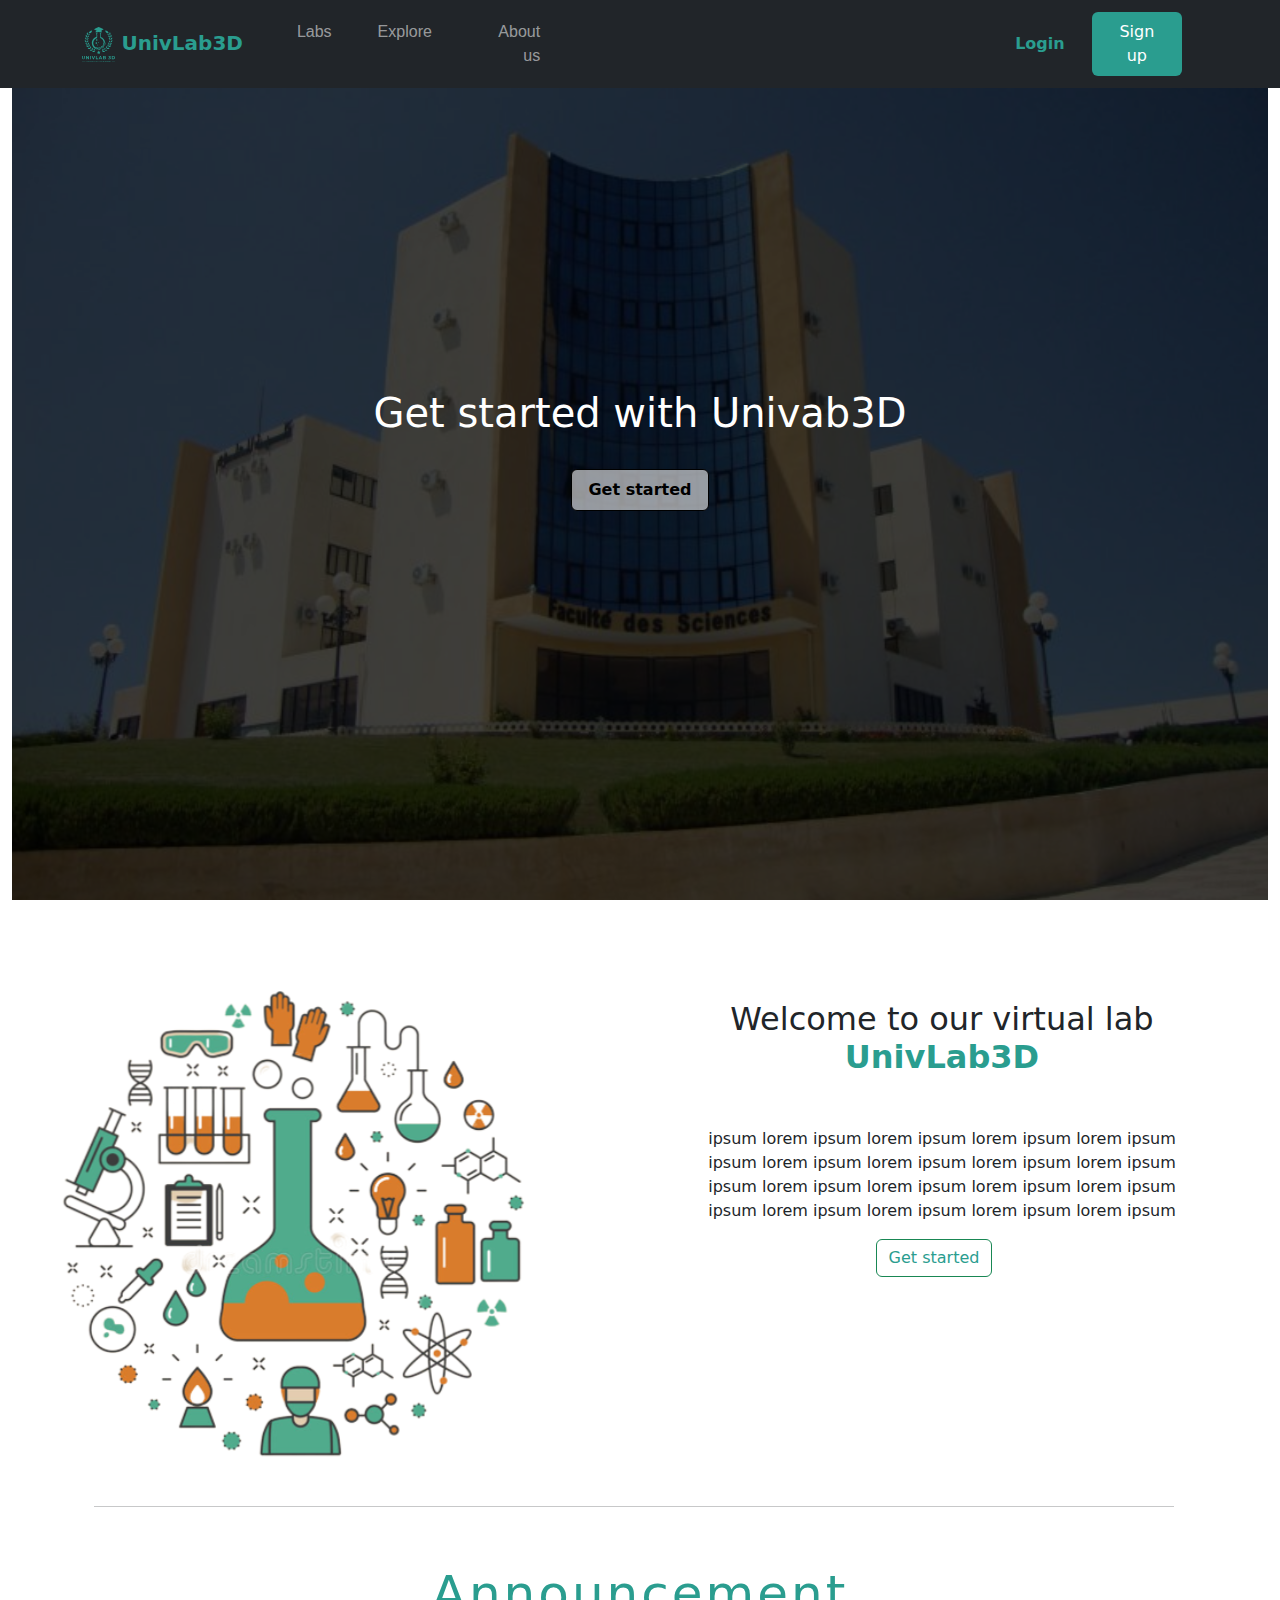
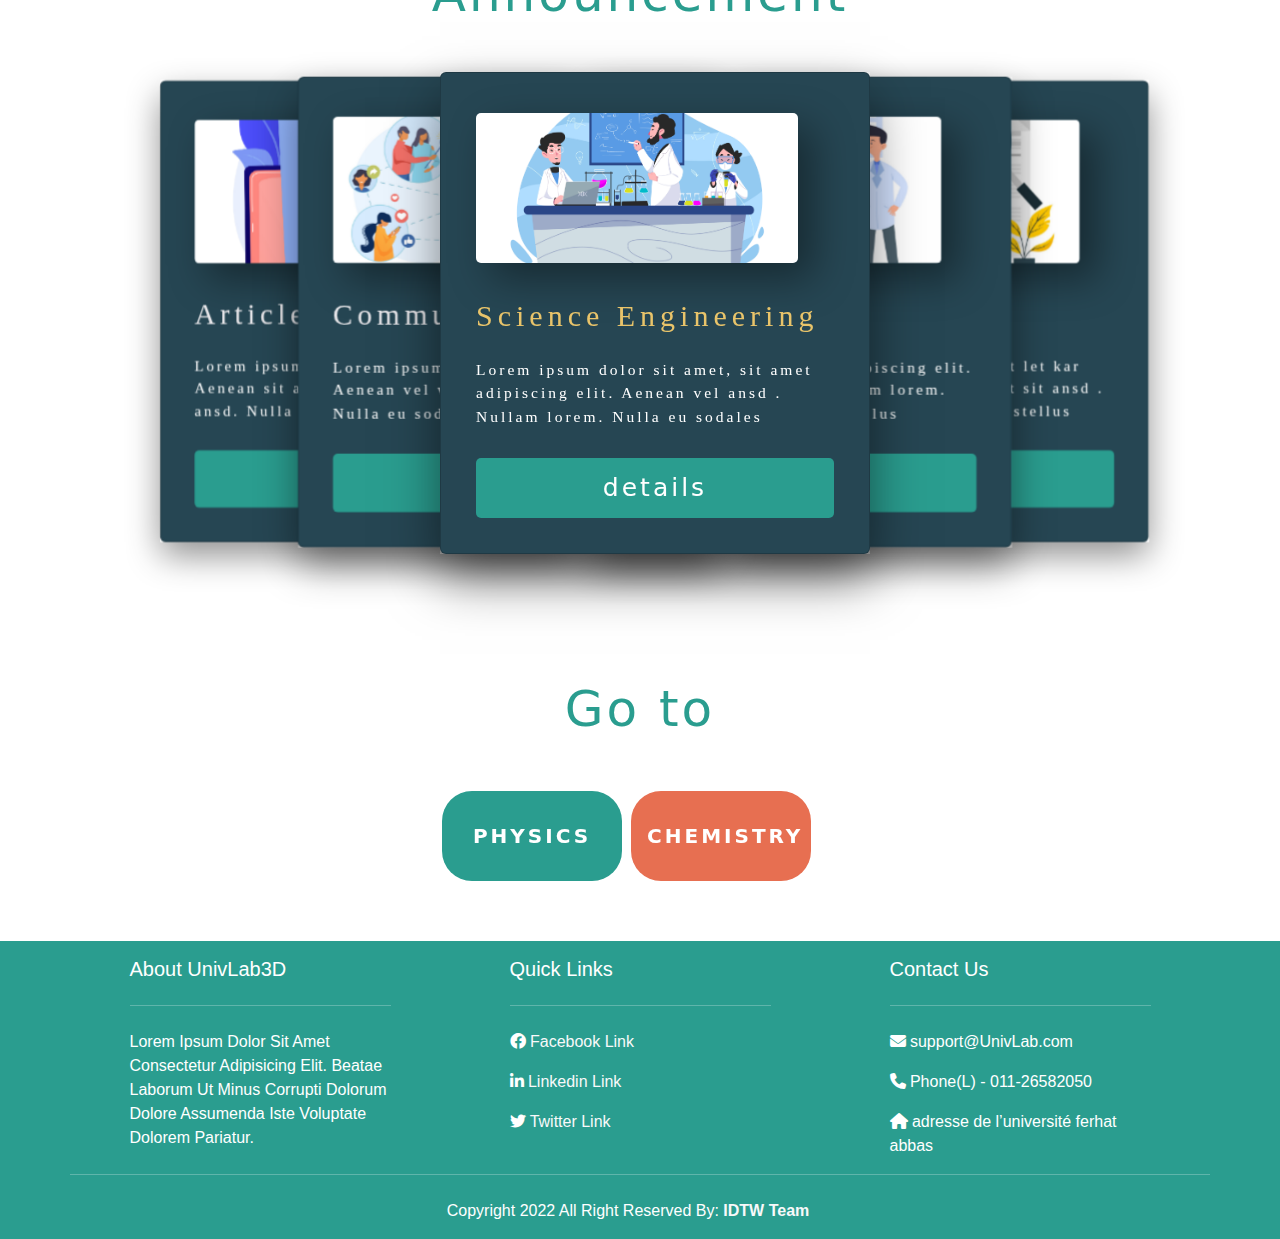
==== index.html @ 5092f623 "commit" ====
<!DOCTYPE html>
<html lang="en">
<head>
  <meta charset="UTF-8">
  <meta http-equiv="X-UA-Compatible" content="IE=edge">
  <meta name="viewport" content="width=device-width, initial-scale=1.0">
  <title>Document</title>
  <link rel="stylesheet" href="style.css" />
    <link
      rel="stylesheet"
      href="assets/images/fontawesome-free-6.2.0-web/css/all.css"
    />
    
    <!-- bootstrap css -->
        <link rel="stylesheet" href="https://cdn.jsdelivr.net/npm/bootstrap@5.2.2/dist/css/bootstrap.min.css">
        
        <!-- Fonts -->
        <link href="https://fonts.googleapis.com/css2?family=Poppins:wght@400;500;600&display=swap">
    <link
      href="https://cdn.jsdelivr.net/npm/bootstrap@5.2.2/dist/css/bootstrap.min.css"
      rel="stylesheet"
      integrity="sha384-Zenh87qX5JnK2Jl0vWa8Ck2rdkQ2Bzep5IDxbcnCeuOxjzrPF/et3URy9Bv1WTRi"
      crossorigin="anonymous"
    />
</head>
<body>

<!-- Navbar -->

  <nav class="navbar navbar-expand-lg navbar-dark bg-dark text-white fixed-top" id="main-nav">
    <!-- Container wrapper -->
     <div class="container">
            <!-- Navbar brand -->
            
            <a class="navbar-brand" id="brand" href="#"><img
             src="assets/images/univlab logo 2.svg"
             height="35"
             alt="MDB Logo"
             loading="lazy"
           /> <b> UnivLab3D</b></a>
            
  
               <!-- Toggle button -->
            <button
             class="navbar-toggler"
             type="button"
             data-bs-toggle="collaps"
             data-bs-target="#btn"
            >
            <i class="bx bx-menu"></i>
            </button>
  
               <!-- Collapsible wrapper -->
            <div class="collapse navbar-collapse" id="navbarTogglerDemo01">
               <!-- Left links -->
                 <ul class="navbar-nav me-auto mb-2 mb-lg-0">
                    <li class="nav-item">
                       <a class="nav-link" href="#labs" >Labs</a>
                     </li>
                    <li class="nav-item">
                       <a class="nav-link" href="#">Explore</a>
                     </li>
                    <li class="nav-item">
                       <a class="nav-link" href="#footer">About us</a>
                    </li>
                   </ul>
                      <!-- Left links -->
                     
                    <div class="d-flex align-items-center">
                        <button type="button" class="btn  px-3 me-2" id="btn3">
                             <b>Login</b>
                         </button>
                        <button type="button" id="btn1" class="btn btn-primary me-3">
                            Sign up 
                         </button>
  
                    </div>
                  </div>
        <!-- Collapsible wrapper -->
    </div>
       <!-- Container wrapper -->
  </nav>
  <!-- Navbar -->
  <div class="container-fluid">
  <div class="firstP">
    <div class="layer">

      <div class="row h-100 d-flex flex-column justify-content-center align-items-center">
        <h1 class="text-center text-white">Get started with Univab3D</h1>
        <div class="text-center">
          <button type="button" id="btn5" class="btn btn-primary  mt-4">
            <a href="#secondP"> <b>Get started </b> </a>
         </button>
        </div>
        
      </div>
        
    </div>
</div>
</div>


  <!--  First Page -->



  <!-- Second Page -->
    
           




<!-- about UnivLab3D -->
<section class="container-xxl" id="secondP">
  <div class="about"id="About">
    <div  class="row">
        <div class="row">
            <div class="col" id="col1">
                       <img
                         src="assets/images/chemistry.svg"
                         height="500"
                       />
            </div>
            <div class="col text-center" id="col2">
                <h2 class="wlcm">Welcome to our virtual lab <b style="color: #2A9D8F;">UnivLab3D</b></h2>
                <p class="presentation">ipsum lorem ipsum lorem ipsum lorem ipsum lorem ipsum <br> ipsum lorem ipsum lorem ipsum lorem ipsum lorem ipsum <br> ipsum lorem ipsum lorem ipsum lorem ipsum lorem ipsum 
                <br> ipsum lorem ipsum lorem ipsum lorem ipsum lorem ipsum </p>
                 
                <button   class="btn btn-outline-success btn3 me-3">
                     Get started
                 </button>
            </div>
          </div>
    </div>
  </div>
</section>



<section class="body" id="labs">
  <div class="container container7">
    <div class="container">
      <!-- Announcement -->
      <hr class="mb-4 text-center" color="#264653" width="1080px" size="3px">
      <div class="announcement text-center">Announcement</div>
     
    </div>
    <div class="col">
      <!-- cards -->
      <div class="container" >
        

        <input type="radio" name="slider" class="d-none" id="s1" checked>
        <input type="radio" name="slider" class="d-none" id="s2">
        <input type="radio" name="slider" class="d-none" id="s3">
        <input type="radio" name="slider" class="d-none" id="s4">
        <input type="radio" name="slider" class="d-none" id="s5">
    
        <div class="cards">
          <label for="s1" id="slide1">
            <div class="card">
              <div class="image">
                <img src="assets/images/scientist3.jpg" alt="">
               
              </div>
              <div class="infos">
                <span class="name">Science Engineering</span>
                <span class="lorem">Lorem ipsum dolor sit amet, sit amet  adipiscing elit. Aenean vel ansd . Nullam
                  lorem. Nulla eu
                  sodales</span>
              </div>
              <a href="#" class="btn-contact">details</a>
             
            </div>
          </label>
    
          <label for="s2" id="slide2">
            <div class="card">
              <div class="image">
                <img src="assets/images/science.jpg" alt="">
                
              </div>
              <div class="infos">
                <span class="name">Life science</span>
                <span class="lorem">Lorem ipsum dolor sit, adipiscing elit. Aenean vel sit ansd . Nullam
                  lorem. Nulla eu
                  sodales karma stellus</span>
              </div>
              <a href="#" class="btn-contact">details</a>
           
            </div>
          </label>
    
          <label for="s3" id="slide3">
            <div class="card">
              <div class="image">
                <img src="assets/images/news.jpg" alt="">
               
              </div>
              <div class="infos">
                <span class="name">News</span>
                <span class="lorem">Lorem ipsum dolor, sit amet let kar adipiscing. Aenean vel velit sit ansd . Nullam
                  lorem. Nulla karma stellus</span>
              </div>
              <a href="#" class="btn-contact">details</a>
             
            </div>
          </label>
    
          <label for="s4" id="slide4">
            <div class="card">
              <div class="image">
                <img src="assets/images/articles.jpg" alt="">
                
              </div>
              <div class="infos">
                <span class="name">Articles</span>
                <span class="lorem">Lorem ipsum dolor sit, sit amet elit. Aenean sit amet sit amet vel velit sit ansd. Nulla eu
                  sodales stellus</span>
              </div>
              <a href="#" class="btn-contact">details</a>
            
            </div>
          </label>
    
          <label for="s5" id="slide5">
            <div class="card">
              <div class="image">
                <img src="assets/images/social.jpg" alt="">
             
              </div>
              <div class="infos">
                <span class="name">Community</span>
                <span class="lorem">Lorem ipsum sit amet, sit amet elit. Aenean vel velit ansd . Nullam
                  lorem. Nulla eu
                  sodales stellus</span>
              </div>
              <a href="#" class="btn-contact">details</a>
              
              
            </div>
          </label>
        </div>
    
      </div>
      <div class="container">
        <!-- Go to section -->

        
        <div class="go-to text-center">Go to</div>
        <div class="buttons mb-2">
          <button class="button" id="first" > Physics</button>
          <button class="button" id="second">Chemistry</button>
        </div>
      </div>
      
        
      </div>
    </div>
  </div>
</section>





<!-- Footer -->
<footer id="footer" class="text-center text-lg-start text-white mt-2" style="font-family: 'Poppins', sans-serif; background-color:#2a9d8f;">
<div class="container text-center text-md-start mt-5">  
    <div class="row text-md-left">
        <div class="col-md-3 col-lg-3 col-xl-3 mx-auto mt-3">
            <h5 class=" mb-4 font-light-bold">About UnivLab3D</h5>
            <hr class="mb-4">
            <p>Lorem Ipsum Dolor Sit Amet Consectetur Adipisicing Elit. 
                Beatae Laborum Ut Minus Corrupti Dolorum Dolore 
                Assumenda Iste Voluptate Dolorem Pariatur.</p>
        </div>
        <div class="col-md-3 col-lg-3 col-xl-3 mx-auto mt-3">
            <h5 class="mb-4 font-light-bold">Quick Links</h5>
            <hr class="mb-4">
            <p>
                <i class="fab fa-facebook"></i>
                <a href="#" class="text-light" style="text-decoration:none;">  Facebook Link</a>
            </p>
            <p>
                <i class="fab fa-linkedin-in"></i>
                <a href="#" class="text-light" style="text-decoration:none">  Linkedin Link</a>
            </p>
            <p>
                <i class="fab fa-twitter"></i>
                <a href="#" class="text-light" style="text-decoration:none">  Twitter Link</a>
            </p>
        </div>
        <div class="col-md-4 col-lg-3 col-xl-3 mx-auto mt-3">
            <h5 class=" mb-4 font-light-bold ">Contact Us</h5>
            <hr class="mb-4">
            <p>
                <i class="fas fa-envelope mr-3"></i>
                support@UnivLab.com
            </p>
            <p>
                <i class="fas fa-phone mr-3"></i>
                 Phone(L) - 011-26582050
            </p>
            <p>
                <i class="fas fa-home mr-3"></i>
                 adresse de l’université ferhat abbas
            </p> 
        </div>
        <hr class="mb-4">
        <div class="row d-flex justify-content-center text-center">
            <div>
                <p>
                    Copyright 2022 All Right Reserved By:
                    <a href="#" style="text-decoration:none;">
                        <strong class="text-light">IDTW Team</strong>
                </p>
            </div>
        </div>
    </div>
</div>
</footer>






  <script
      src="https://cdn.jsdelivr.net/npm/bootstrap@5.2.2/dist/js/bootstrap.bundle.min.js"
      integrity="sha384-OERcA2EqjJCMA+/3y+gxIOqMEjwtxJY7qPCqsdltbNJuaOe923+mo//f6V8Qbsw3"
      crossorigin="anonymous"
    ></script>
    <script src="script.js"></script>
</body>
</html>
---- style.css ----
html{
    scroll-behavior: smooth;
  }



 /* Second Page Style */
.secondP{
    height: 600px;
    width: auto;
    background-size: cover;
    background-attachment: fixed;
    background-position: center;
    background-repeat: no-repeat;
}
li a{
    display: inline-block;
    margin-left: 30px;
    margin-top: 0px;
    padding: 40px;
    text-decoration: none;
    font-family: 'Didact Gothic', sans-serif;
    color: #E4E2E1;
    text-align: right;
}

li a:hover{
    color: #AAA9A8;
    text-decoration: none;
    transition-duration: 0.5s;
}
/* Login button Style */
#btn3{ 
    padding: 8px 16px;
    text-align: center;
    text-decoration: none;
    display: inline-block;
    margin-left: 450px;
    color: #2A9D8F;
}

#btn3:hover{
    padding: 8px 16px;
    border: 1px solid #ffffff46; 
    text-align: center;
    text-decoration: none;
    display: inline-block;
    font-size: 16px;
    box-shadow: 0 2px 3px 0 rgba(0,0,0,0.10),0 10px 40px 0 rgba(0,0,0,0.19);

}
/* Sign up button Style */
#btn1{
    background-color: #2A9D8F; 
    border: none;
    color: white;
    padding: 8px 16px;
    text-align: center;
    text-decoration: none;
    display: inline-block;
    font-size: 16px;
    margin: 4px 2px;
    cursor: pointer;
    -webkit-transition-duration: 0.4s; /* Safari */
    transition-duration: 0.4s;
}
#btn1:hover {
    
    border-color: #2A9D8F;
    background-color: white;
    color: #2A9D8F;
    padding: 8px 16px;
    text-align: center;
    text-decoration: none;
   
    font-size: 16px;
    margin: 4px 2px;
    box-shadow: 0 4px 6px 0 rgba(0,0,0,0.10),0 10px 40px 0 rgba(0,0,0,0.19);
  }

#brand{
    margin-left: 10 px;
    color: #2A9D8F;
}
.wlcm{
    margin-top: 100px;
}
.presentation{
    margin-top: 50px;
}

/* Get started of 2nd page button Style */
#btn2{
    background-color: #2A9D8F; 
    border: none;
    color: white;
    padding: 8px 16px;
    text-align: center;
    text-decoration: none;
    font-size: 16px;
    position:absolute;
    left:180px;
    top: 370px;
    transition-duration: 0.4s;
}
#btn2:hover {
    border: 1px solid #2A9D8F; 
    border-color: #2A9D8F;
    background-color: white;
    color: #2A9D8F;
    padding: 8px 16px;
    text-align: center;
    text-decoration: none;
    display: inline-block;
    font-size: 16px;
    box-shadow: 0 4px 6px 0 rgba(0,0,0,0.10),0 10px 40px 0 rgba(0,0,0,0.19);
  }

.btn3{
    color: #2A9D8F !important;
    
}
.btn3:hover {
    border: 1px solid #2A9D8F !important; 
    box-shadow: 0 4px 6px 0 rgba(0,0,0,0.10),0 10px 40px 0 rgba(0,0,0,0.19);
    background-color: #2A9D8F !important;
    color: #eeeeee !important;
    border: 1px solid #eeeeee;
    
  }

  #col1{
    margin-top: 90px;
}
  
/* First Page Style */
.firstP{
    background-image: url("assets/images/Sci2.jpg");
    
    height: 100vh;
    width: auto;
    position: relative;
    background-size: cover;
    background-attachment: fixed;
    background-position: center;
    background-repeat: no-repeat;
}
/*  Shadow over image Style */
.layer {
    background-color: rgba(0, 0, 0, 0.75);
    position: absolute;
    top: 0;
    left: 0;
    width: 100%;
    height: 100%;
}
/* Get started text Style */
.getstart{
    color: whitesmoke;
    margin-top: 200px;
    margin-left: 300px;
    font-weight: normal;
    opacity: 1;
}

/* Get started of 1st page button Style */
#btn5{
  
    border: 1px solid rgb(0, 0, 0); 
    background-color: rgba(255, 255, 255, 0.575);
    color: rgb(0, 0, 0);
    padding: 8px 16px;
    text-align: center;
    text-decoration: none;
}

#btn5:hover{
    border: 1px solid rgb(0, 0, 0); 
    background-color: rgba(255, 255, 255, 0.187);
    color: whitesmoke;
    padding: 8px 16px;
}

#btn5 a {
    color: rgb(0, 0, 0);
    text-decoration: none;
}
#btn5 a:hover{
    color: whitesmoke;   
}
/* Navbar scroled Style " it doesn't work with JS function" */


/* Navbar additional Style */
.navbar-light{
    background-color:rgb(243, 239, 239) ;
    box-shadow: 0px 4px 4px -3px rgba(0,0,0,.3);
    }

.navbar-scrolled {
    background-color:black ;
    box-shadow: 0 3px 10px rgba(0, 0, 0, 0.15);
    }
  




.body {

        display: flex;
        align-items: end;
        justify-content: center;
        background-color:#fff;
        overflow-x: hidden;
        
        font-family: var(--text-font);
    }
    
    
    
    input {
    
        display: none;
    }
    
    .container7 {
    
        width: 100%;
        height: 80%;
        max-width: 600px;
        
        display: flex;
        transform-style: preserve-3d;
        justify-content: center;
        align-items: center;
        flex-direction: column;
    }
    /* cards */
    .cards {
    
        position: relative;
        height: 400px;
        width: 400px;
        margin-bottom: 200px;
        perspective: 5000px;
        transform-style: preserve-3d;
    }
    
    .cards label {
    
        position: absolute;
        width: 430px;
        left: 0;
        right: 0;
        margin: auto;
        cursor: pointer;
        transition: transform 0.55s ease;
    }
    
    .cards .card{
    
        position: relative;
        height: 40%;
        background-color: #264653;
        padding: 30px 35px;
    }
    
    .card .image{
    
        display: flex;
        justify-content: space-between;
    }
    
    .card .image img{
    
        border-radius: 5px;
        box-shadow: 15px 15px 40px rgba(0, 0, 0, 40%);
        margin-top: 10px;
        width: 90%;
        height: 150px;
        align-content: center ;
    
        object-fit: cover;
    }
    
    
    
    /* card's info */
    .card .infos{
    
        display: block;
        text-align: start;
        padding-top: 30px;
        font-family: 'Montserrat';
    }
    
    .infos span{
    
        display: block;
        font-family: 'Montserrat';
    }
    /* card's title */
    .infos .name{
    
        font-size: 30px;
        font-family: 'Montserrat';
        color: var(--current-color1);
        letter-spacing: 5px;
        margin-bottom: 20px;
        transition: all .6s ease;
    }
    /* card's text */
    .infos .lorem{
    
        font-size: 15.5px;
        font-family: 'Montserrat';
        color: #ffffff;
        letter-spacing: 3px;
    }
    /* cards button */
    .card .btn-contact{
    
        width: 100%;
        height: 60px;
        margin: 30px auto;
        text-decoration: none;
        margin-bottom: 5px;
        border-radius: 5px;
        background-color: #2a9d8f;
        display: flex;
        align-items: center;
        justify-content: center;
        letter-spacing: 3px;
        color: #fff;
        font-size: 25px;
        font-weight: 500;
        transition: all .7s ease;
    }
    
    .button{
        width: 180px;
        height: 90px;
        margin: 0 35px;
        border: none;
        outline: none;
        border-radius: 30px;
        color: var(--white);
        font-size: 20px;
        letter-spacing: 3px;
        font-weight:bold;
        text-transform: uppercase;
        cursor:pointer;
    }
    /* physics button */
    .buttons #first{
        background-color: #2A9D8F; 
        color: white;
        padding: 8px 16px;
        text-align: center;
        text-decoration: none;
        display: inline-block;
        margin: 4px 2px;
        transition-duration: 0.4s;
    }
    .buttons #first:hover  {
        border: 2px solid #2A9D8F; 
        border-color: #2A9D8F;
        background-color: white;
        color: #2A9D8F;
        padding: 8px 16px;
        text-align: center;
        text-decoration: none;
        display: inline-block;
        
        margin: 4px 2px;
        box-shadow: 0 4px 6px 0 rgba(0,0,0,0.10),0 10px 40px 0 rgba(0,0,0,0.19);
      }
      /* chemistry button */
    .buttons #second{
        background-color:#e76f51; 
        color: white;
        padding: 8px 16px;
        text-align: center;
        text-decoration: none;
        display: inline-block;
        margin: 4px 2px;
        transition-duration: 0.4s;
    }
    .buttons #second:hover  {
        border: 2px solid #e76f51; 
        border-color:#e76f51;
        background-color: white;
        color: #e76f51;
        padding: 8px 16px;
        text-align: center;
        text-decoration: none;
        display: inline-block;
        
        margin: 4px 2px;
        box-shadow: 0 4px 6px 0 rgba(0,0,0,0.10),0 10px 40px 0 rgba(0,0,0,0.19);
      }
    /* titels */
    .go-to, .announcement{
        
        margin-top: 50px;
        color: #2A9D8F;
        font-size: 50px;
        letter-spacing: 3px;
        padding-bottom: 40px;
    }
    
    
    /* cards */
    
    #s1:checked~.cards #slide4,
    #s2:checked~.cards #slide5,
    #s3:checked~.cards #slide1,
    #s4:checked~.cards #slide2,
    #s5:checked~.cards #slide3 {
        box-shadow: 0 15px 35px 0 rgba(0, 0, 0, 45%);
        transform: translate3d(-70%, 0, -220px);
        --current-color1: #ECEAED;
        --current-color2: #404457;
    }
    
    #s1:checked~.cards #slide5,
    #s2:checked~.cards #slide1,
    #s3:checked~.cards #slide2,
    #s4:checked~.cards #slide3,
    #s5:checked~.cards #slide4 {
        box-shadow: 0 20px 40px 0 rgba(0, 0, 0, 45%);
        transform: translate3d(-35%, 0, -120px);
        --current-color1: #ECEAED;
        --current-color2: #404457;
    }
    
    #s1:checked~.cards #slide1,
    #s2:checked~.cards #slide2,
    #s3:checked~.cards #slide3,
    #s4:checked~.cards #slide4,
    #s5:checked~.cards #slide5 {
        box-shadow: 0 25px 50px 0 rgba(0, 0, 0, 50%);
        transform: translate3d(0, 0, 0);
        --current-color1: #e9c46a;
        --current-color2: #ECEAED;
    }
    
    #s1:checked~.cards #slide2,
    #s2:checked~.cards #slide3,
    #s3:checked~.cards #slide4,
    #s4:checked~.cards #slide5,
    #s5:checked~.cards #slide1 {
        box-shadow: 0 20px 40px 0 rgba(0, 0, 0, 45%);
        transform: translate3d(35%, 0, -120px);
        --current-color1: #ECEAED;
        --current-color2: #404457;
    }
    
    #s1:checked~.cards #slide3,
    #s2:checked~.cards #slide4,
    #s3:checked~.cards #slide5,
    #s4:checked~.cards #slide1,
    #s5:checked~.cards #slide2 {
        box-shadow: 0 15px 35px 0 rgba(0, 0, 0, 45%);
        transform: translate3d(70%, 0, -220px);
        --current-color1: #ECEAED;
        --current-color2: #404457;
    }
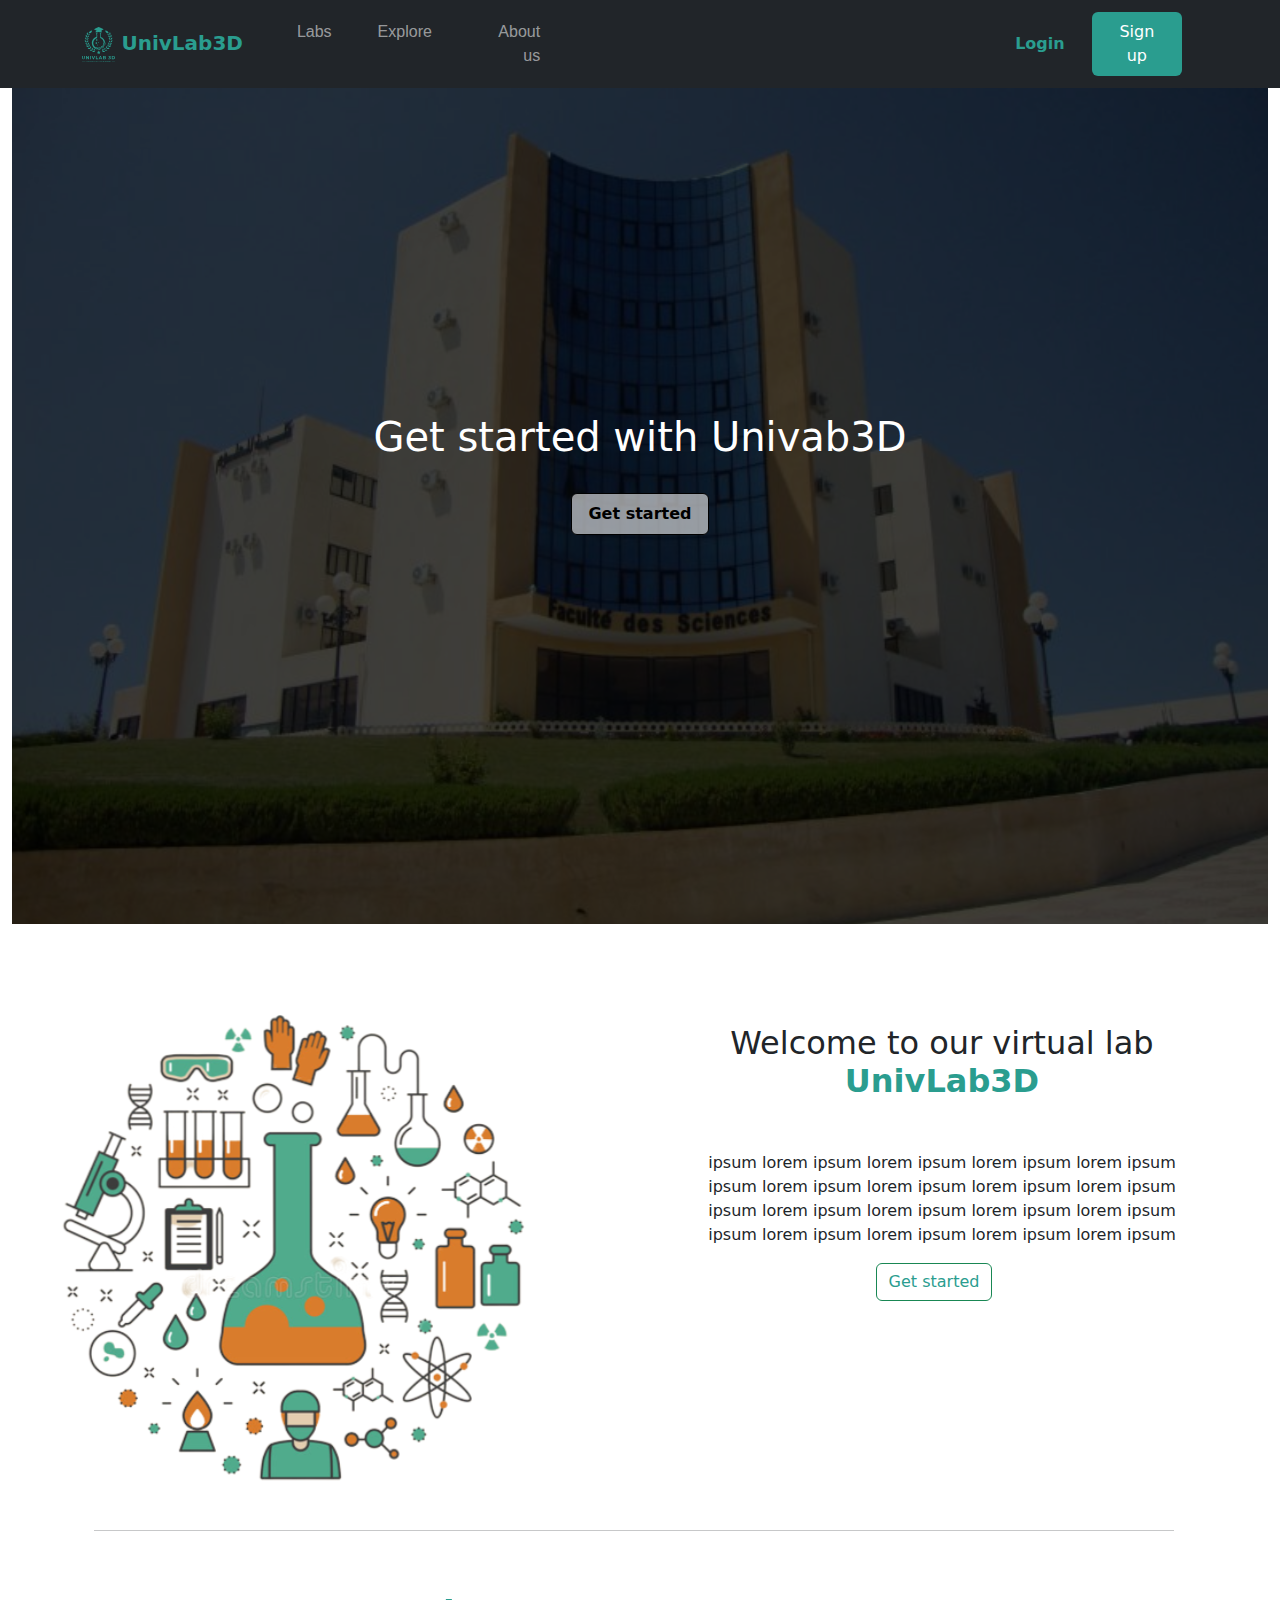
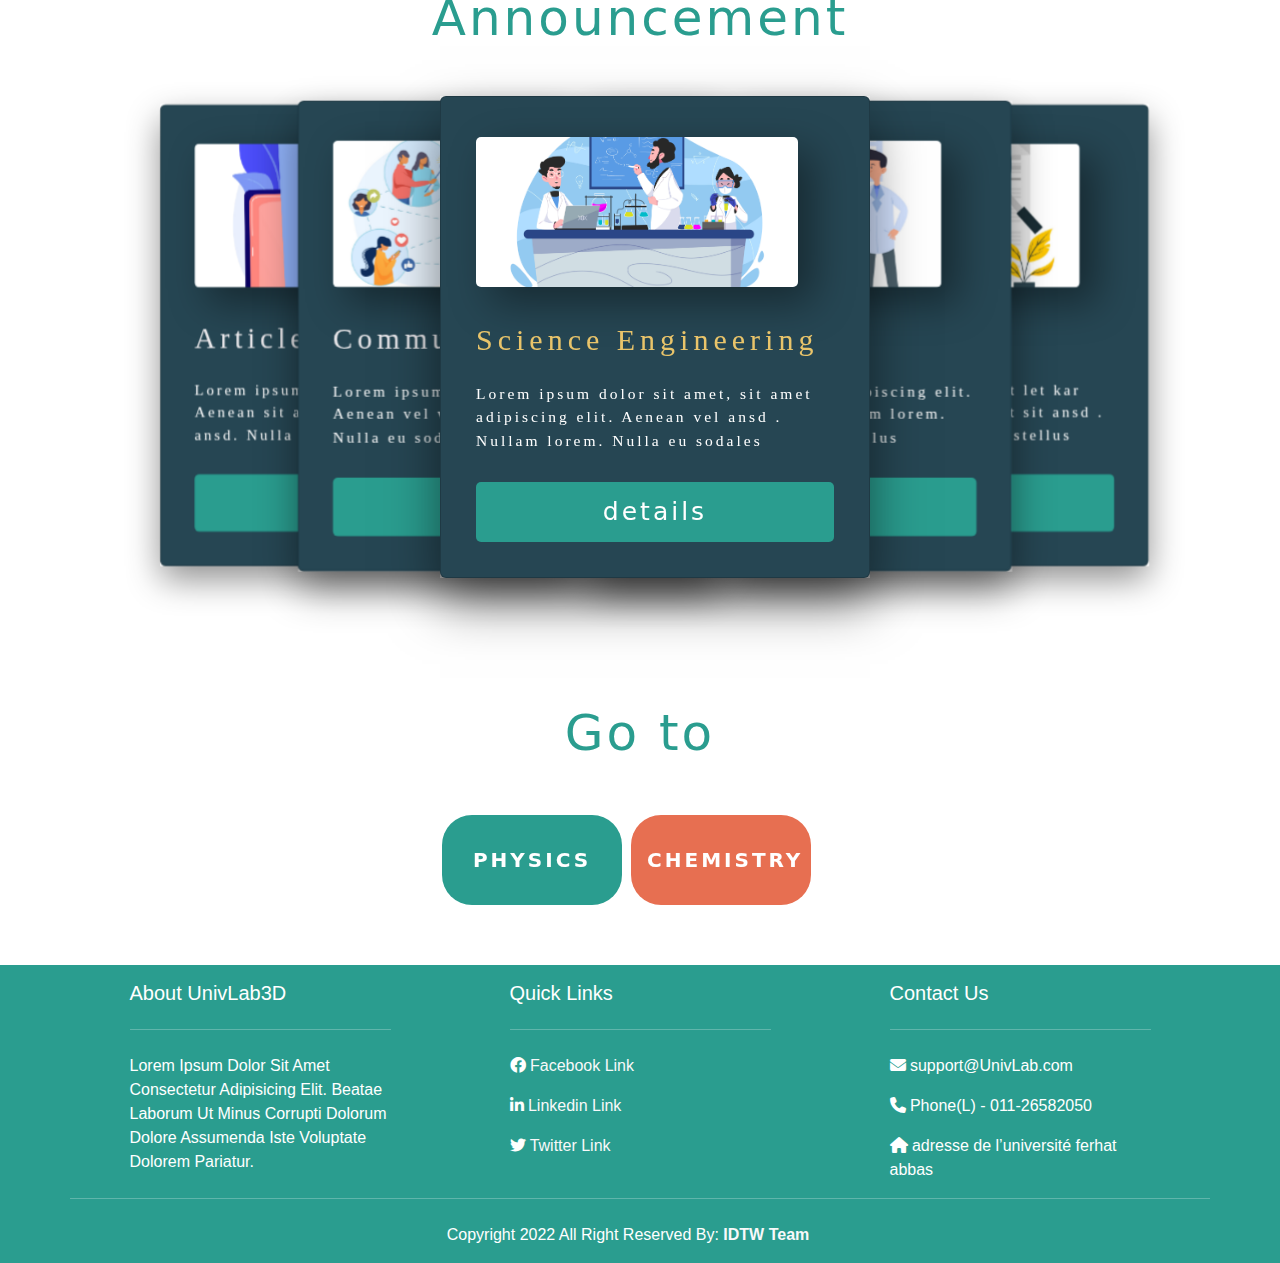
==== commit cb50fb41: "commit" ====
--- a/index.html
+++ b/index.html
@@ -5,7 +5,7 @@
   <meta http-equiv="X-UA-Compatible" content="IE=edge">
   <meta name="viewport" content="width=device-width, initial-scale=1.0">
   <title>Document</title>
-  <link rel="stylesheet" href="style.css" />
+  <link rel="stylesheet" href="style.css" />f
     <link
       rel="stylesheet"
       href="assets/images/fontawesome-free-6.2.0-web/css/all.css"
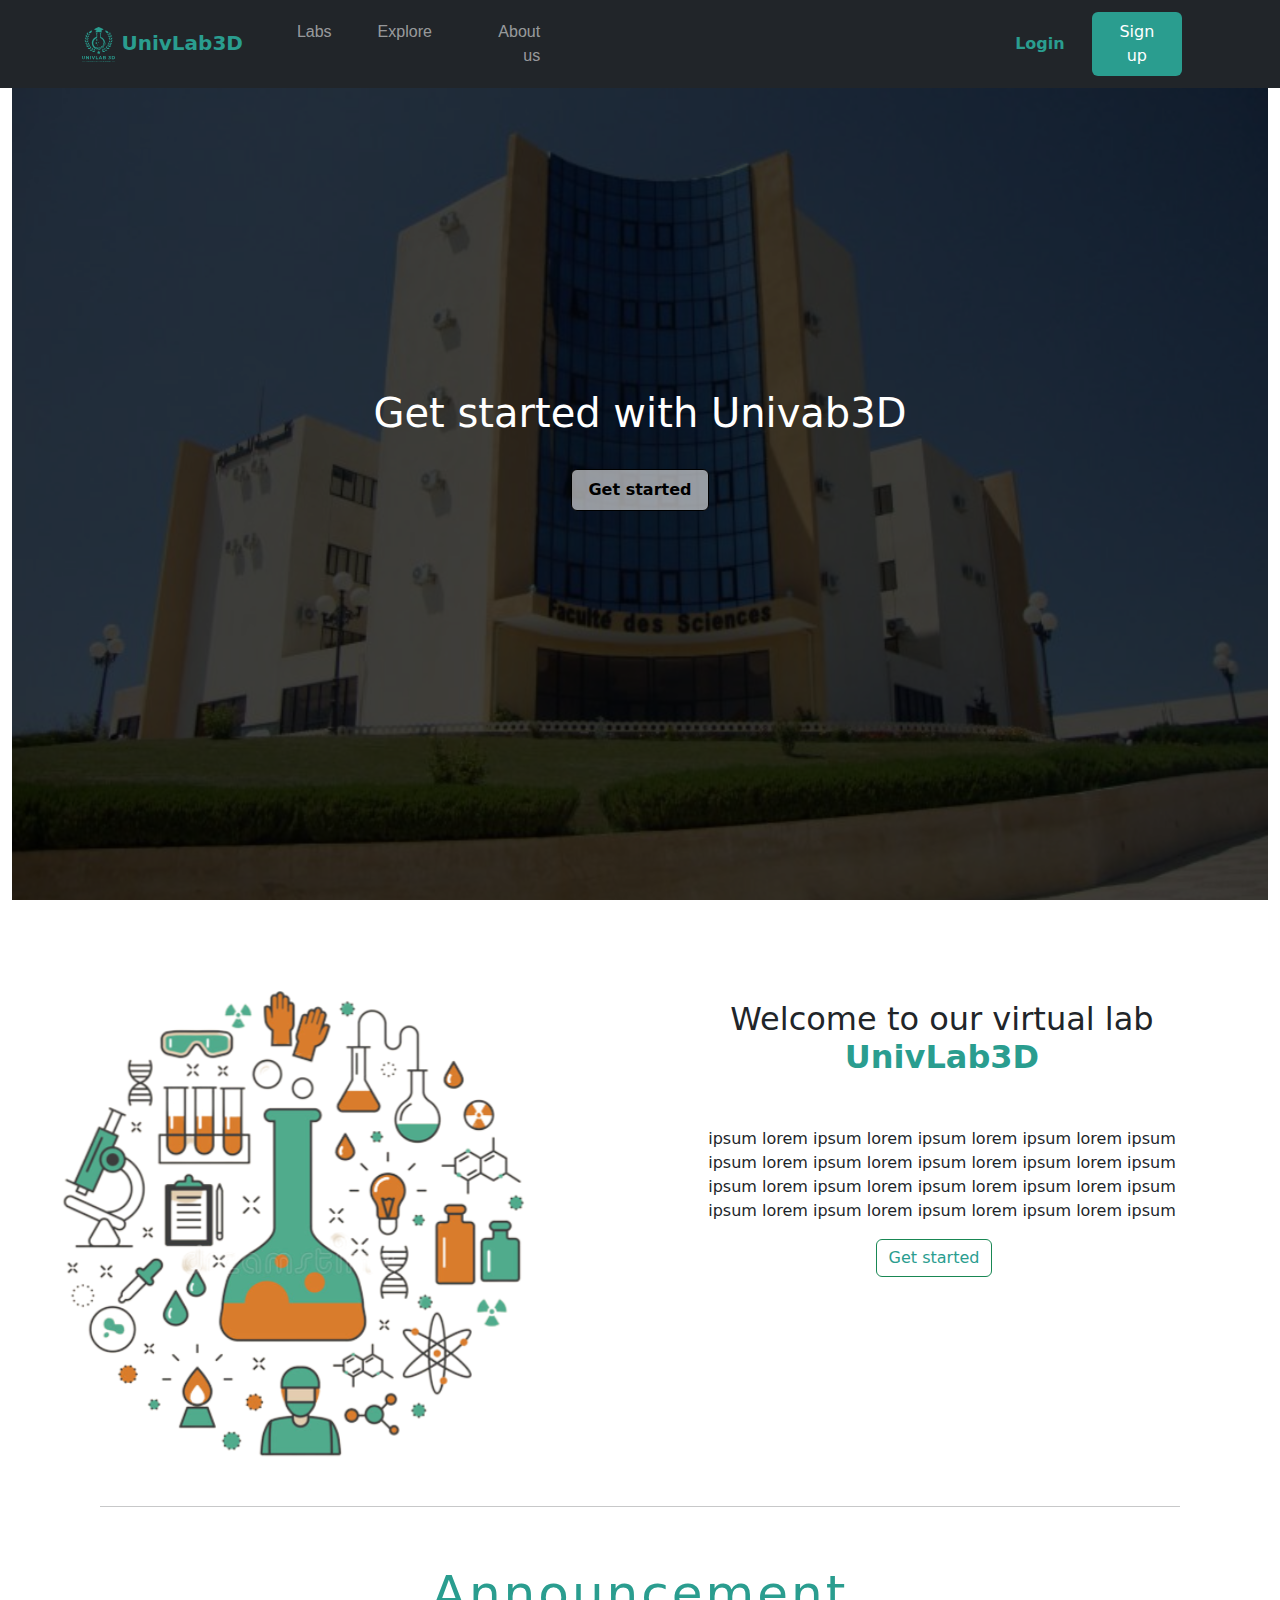
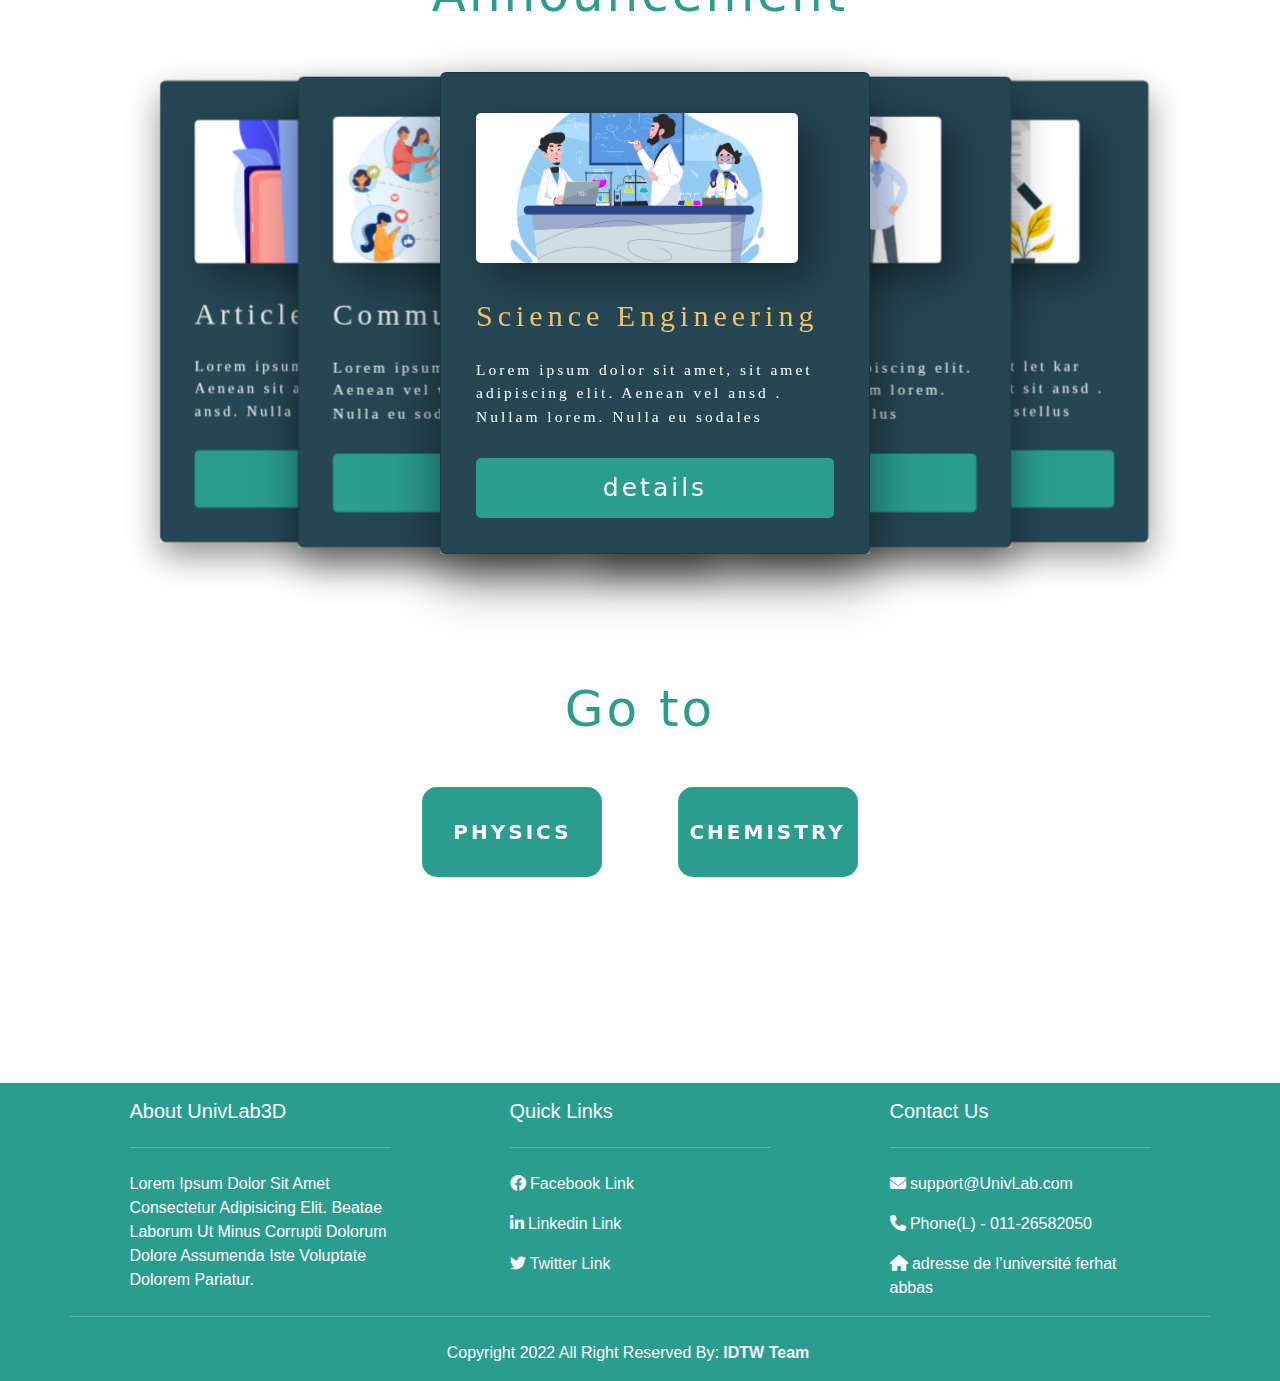
==== commit c62a7ac4: "rihab's first commit" ====
--- a/index.html
+++ b/index.html
@@ -5,7 +5,7 @@
   <meta http-equiv="X-UA-Compatible" content="IE=edge">
   <meta name="viewport" content="width=device-width, initial-scale=1.0">
   <title>Document</title>
-  <link rel="stylesheet" href="style.css" />f
+  <link rel="stylesheet" href="style.css" />
     <link
       rel="stylesheet"
       href="assets/images/fontawesome-free-6.2.0-web/css/all.css"
@@ -142,109 +142,113 @@
   <div class="container container7">
     <div class="container">
       <!-- Announcement -->
-      <hr class="mb-4 text-center" color="#264653" width="1080px" size="3px">
+      <center><hr class="mb-4 text-center" color="#264653" width="1080px" size="3px"  ></center>
       <div class="announcement text-center">Announcement</div>
      
     </div>
     <div class="col">
       <!-- cards -->
-      <div class="container" >
-        
-
-        <input type="radio" name="slider" class="d-none" id="s1" checked>
-        <input type="radio" name="slider" class="d-none" id="s2">
-        <input type="radio" name="slider" class="d-none" id="s3">
-        <input type="radio" name="slider" class="d-none" id="s4">
-        <input type="radio" name="slider" class="d-none" id="s5">
-    
-        <div class="cards">
-          <label for="s1" id="slide1">
-            <div class="card">
-              <div class="image">
-                <img src="assets/images/scientist3.jpg" alt="">
+      <center>
+        <div class="container" >
+        
+
+          <input type="radio" name="slider" class="d-none" id="s1" checked>
+          <input type="radio" name="slider" class="d-none" id="s2">
+          <input type="radio" name="slider" class="d-none" id="s3">
+          <input type="radio" name="slider" class="d-none" id="s4">
+          <input type="radio" name="slider" class="d-none" id="s5">
+      
+          <div class="cards">
+            <label for="s1" id="slide1">
+              <div class="card">
+                <div class="image">
+                  <img src="assets/images/scientist3.jpg" alt="">
+                 
+                </div>
+                <div class="infos">
+                  <span class="name">Science Engineering</span>
+                  <span class="lorem">Lorem ipsum dolor sit amet, sit amet  adipiscing elit. Aenean vel ansd . Nullam
+                    lorem. Nulla eu
+                    sodales</span>
+                </div>
+                <a href="#" class="btn-contact">details</a>
                
               </div>
-              <div class="infos">
-                <span class="name">Science Engineering</span>
-                <span class="lorem">Lorem ipsum dolor sit amet, sit amet  adipiscing elit. Aenean vel ansd . Nullam
-                  lorem. Nulla eu
-                  sodales</span>
-              </div>
-              <a href="#" class="btn-contact">details</a>
+            </label>
+      
+            <label for="s2" id="slide2">
+              <div class="card">
+                <div class="image">
+                  <img src="assets/images/science.jpg" alt="">
+                  
+                </div>
+                <div class="infos">
+                  <span class="name">Life science</span>
+                  <span class="lorem">Lorem ipsum dolor sit, adipiscing elit. Aenean vel sit ansd . Nullam
+                    lorem. Nulla eu
+                    sodales karma stellus</span>
+                </div>
+                <a href="#" class="btn-contact">details</a>
              
-            </div>
-          </label>
-    
-          <label for="s2" id="slide2">
-            <div class="card">
-              <div class="image">
-                <img src="assets/images/science.jpg" alt="">
+              </div>
+            </label>
+      
+            <label for="s3" id="slide3">
+              <div class="card">
+                <div class="image">
+                  <img src="assets/images/news.jpg" alt="">
+                 
+                </div>
+                <div class="infos">
+                  <span class="name">News</span>
+                  <span class="lorem">Lorem ipsum dolor, sit amet let kar adipiscing. Aenean vel velit sit ansd . Nullam
+                    lorem. Nulla karma stellus</span>
+                </div>
+                <a href="#" class="btn-contact">details</a>
+               
+              </div>
+            </label>
+      
+            <label for="s4" id="slide4">
+              <div class="card">
+                <div class="image">
+                  <img src="assets/images/articles.jpg" alt="">
+                  
+                </div>
+                <div class="infos">
+                  <span class="name">Articles</span>
+                  <span class="lorem">Lorem ipsum dolor sit, sit amet elit. Aenean sit amet sit amet vel velit sit ansd. Nulla eu
+                    sodales stellus</span>
+                </div>
+                <a href="#" class="btn-contact">details</a>
+              
+              </div>
+            </label>
+      
+            <label for="s5" id="slide5">
+              <div class="card">
+                <div class="image">
+                  <img src="assets/images/social.jpg" alt="">
+               
+                </div>
+                <div class="infos">
+                  <span class="name">Community</span>
+                  <span class="lorem">Lorem ipsum sit amet, sit amet elit. Aenean vel velit ansd . Nullam
+                    lorem. Nulla eu
+                    sodales stellus</span>
+                </div>
+                <a href="#" class="btn-contact">details</a>
                 
-              </div>
-              <div class="infos">
-                <span class="name">Life science</span>
-                <span class="lorem">Lorem ipsum dolor sit, adipiscing elit. Aenean vel sit ansd . Nullam
-                  lorem. Nulla eu
-                  sodales karma stellus</span>
-              </div>
-              <a href="#" class="btn-contact">details</a>
-           
-            </div>
-          </label>
-    
-          <label for="s3" id="slide3">
-            <div class="card">
-              <div class="image">
-                <img src="assets/images/news.jpg" alt="">
-               
-              </div>
-              <div class="infos">
-                <span class="name">News</span>
-                <span class="lorem">Lorem ipsum dolor, sit amet let kar adipiscing. Aenean vel velit sit ansd . Nullam
-                  lorem. Nulla karma stellus</span>
-              </div>
-              <a href="#" class="btn-contact">details</a>
-             
-            </div>
-          </label>
-    
-          <label for="s4" id="slide4">
-            <div class="card">
-              <div class="image">
-                <img src="assets/images/articles.jpg" alt="">
                 
               </div>
-              <div class="infos">
-                <span class="name">Articles</span>
-                <span class="lorem">Lorem ipsum dolor sit, sit amet elit. Aenean sit amet sit amet vel velit sit ansd. Nulla eu
-                  sodales stellus</span>
-              </div>
-              <a href="#" class="btn-contact">details</a>
-            
-            </div>
-          </label>
-    
-          <label for="s5" id="slide5">
-            <div class="card">
-              <div class="image">
-                <img src="assets/images/social.jpg" alt="">
-             
-              </div>
-              <div class="infos">
-                <span class="name">Community</span>
-                <span class="lorem">Lorem ipsum sit amet, sit amet elit. Aenean vel velit ansd . Nullam
-                  lorem. Nulla eu
-                  sodales stellus</span>
-              </div>
-              <a href="#" class="btn-contact">details</a>
-              
-              
-            </div>
-          </label>
-        </div>
-    
-      </div>
-      <div class="container">
+            </label>
+          </div>
+      
+        </div>
+
+      </center>
+      
+      <div class="container" id="GOTO"  >
         <!-- Go to section -->
 
         
--- a/style.css
+++ b/style.css
@@ -213,8 +213,6 @@
         justify-content: center;
         background-color:#fff;
         overflow-x: hidden;
-        
-        font-family: var(--text-font);
     }
     
     
@@ -236,6 +234,7 @@
         align-items: center;
         flex-direction: column;
     }
+
     /* cards */
     .cards {
     
@@ -337,33 +336,29 @@
         font-weight: 500;
         transition: all .7s ease;
     }
-    
+    /* go to buttons */
     .button{
         width: 180px;
         height: 90px;
         margin: 0 35px;
         border: none;
         outline: none;
-        border-radius: 30px;
-        color: var(--white);
+        border-radius: 15px;
+        background-color: #2A9D8F; 
+        color: white;
         font-size: 20px;
+        text-decoration: none;
         letter-spacing: 3px;
         font-weight:bold;
         text-transform: uppercase;
         cursor:pointer;
-    }
-    /* physics button */
-    .buttons #first{
-        background-color: #2A9D8F; 
-        color: white;
-        padding: 8px 16px;
+        display: inline-block;
+        transition-duration: 0.4s;
         text-align: center;
-        text-decoration: none;
-        display: inline-block;
-        margin: 4px 2px;
-        transition-duration: 0.4s;
-    }
-    .buttons #first:hover  {
+        
+    }
+
+    .button:hover  {
         border: 2px solid #2A9D8F; 
         border-color: #2A9D8F;
         background-color: white;
@@ -372,37 +367,13 @@
         text-align: center;
         text-decoration: none;
         display: inline-block;
-        
-        margin: 4px 2px;
         box-shadow: 0 4px 6px 0 rgba(0,0,0,0.10),0 10px 40px 0 rgba(0,0,0,0.19);
       }
-      /* chemistry button */
-    .buttons #second{
-        background-color:#e76f51; 
-        color: white;
-        padding: 8px 16px;
-        text-align: center;
-        text-decoration: none;
-        display: inline-block;
-        margin: 4px 2px;
-        transition-duration: 0.4s;
-    }
-    .buttons #second:hover  {
-        border: 2px solid #e76f51; 
-        border-color:#e76f51;
-        background-color: white;
-        color: #e76f51;
-        padding: 8px 16px;
-        text-align: center;
-        text-decoration: none;
-        display: inline-block;
-        
-        margin: 4px 2px;
-        box-shadow: 0 4px 6px 0 rgba(0,0,0,0.10),0 10px 40px 0 rgba(0,0,0,0.19);
-      }
+ 
     /* titels */
     .go-to, .announcement{
         
+        align-items: center;
         margin-top: 50px;
         color: #2A9D8F;
         font-size: 50px;
@@ -410,6 +381,9 @@
         padding-bottom: 40px;
     }
     
+    #GOTO{
+        padding-bottom: 150px;
+    }
     
     /* cards */
     
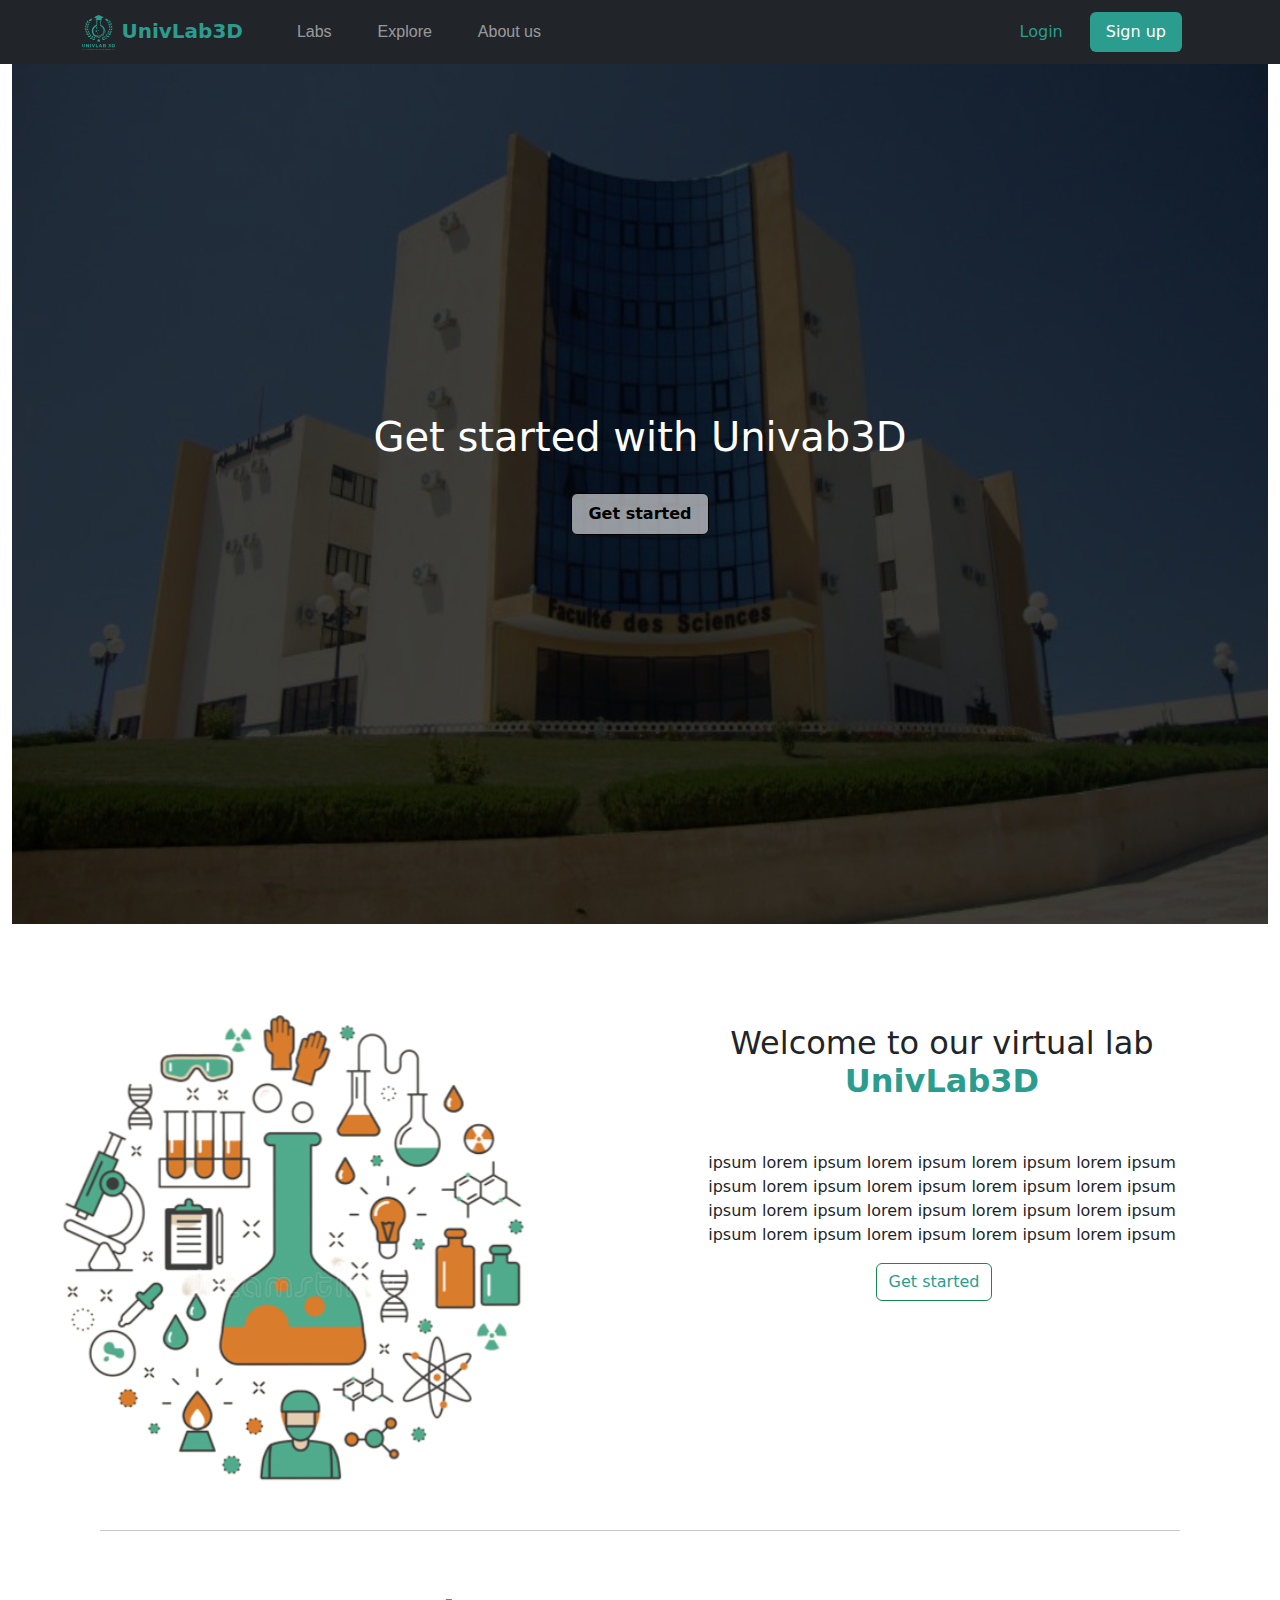
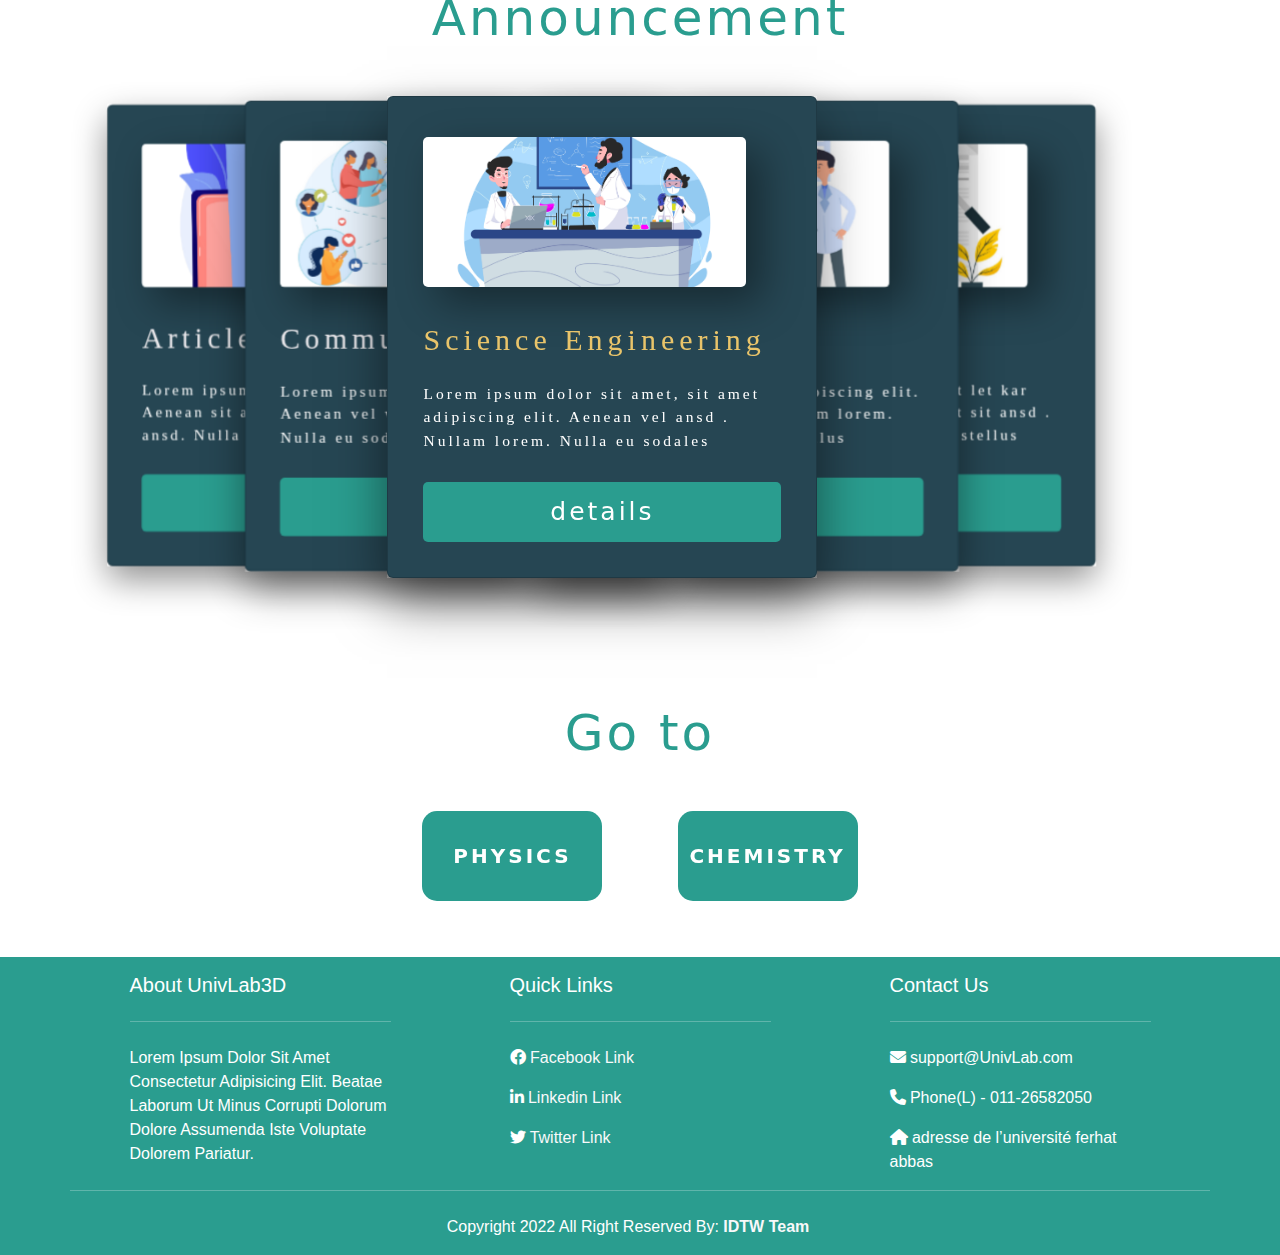
==== commit 27f44f0f: "last commit" ====
--- a/index.html
+++ b/index.html
@@ -5,7 +5,7 @@
   <meta http-equiv="X-UA-Compatible" content="IE=edge">
   <meta name="viewport" content="width=device-width, initial-scale=1.0">
   <title>Document</title>
-  <link rel="stylesheet" href="style.css" />
+  <link rel="stylesheet" href="style.css" />f
     <link
       rel="stylesheet"
       href="assets/images/fontawesome-free-6.2.0-web/css/all.css"
@@ -32,7 +32,7 @@
      <div class="container">
             <!-- Navbar brand -->
             
-            <a class="navbar-brand" id="brand" href="#"><img
+            <a class="navbar-brand" id="brand" href="./Profile/teacher/TeacherProfile1.html"><img
              src="assets/images/univlab logo 2.svg"
              height="35"
              alt="MDB Logo"
@@ -67,12 +67,12 @@
                       <!-- Left links -->
                      
                     <div class="d-flex align-items-center">
-                        <button type="button" class="btn  px-3 me-2" id="btn3">
-                             <b>Login</b>
-                         </button>
-                        <button type="button" id="btn1" class="btn btn-primary me-3">
+                      <a href="SignIn/signin.html"><button type="button" class="btn  px-3 me-2" id="btn3">
+                             Login
+                         </button></a>
+                         <a href="SignIn/signin.html"><button type="button" id="btn1" class="btn btn-primary me-3">
                             Sign up 
-                         </button>
+                         </button></a>
   
                     </div>
                   </div>
@@ -127,9 +127,9 @@
                 <p class="presentation">ipsum lorem ipsum lorem ipsum lorem ipsum lorem ipsum <br> ipsum lorem ipsum lorem ipsum lorem ipsum lorem ipsum <br> ipsum lorem ipsum lorem ipsum lorem ipsum lorem ipsum 
                 <br> ipsum lorem ipsum lorem ipsum lorem ipsum lorem ipsum </p>
                  
-                <button   class="btn btn-outline-success btn3 me-3">
+                <a href="SignIn/signin.html"><button   class="btn btn-outline-success btn3 me-3">
                      Get started
-                 </button>
+                 </button></a>
             </div>
           </div>
     </div>
@@ -142,113 +142,109 @@
   <div class="container container7">
     <div class="container">
       <!-- Announcement -->
-      <center><hr class="mb-4 text-center" color="#264653" width="1080px" size="3px"  ></center>
+      <center><hr class="mb-4 text-center" color="#264653" width="1080px" size="3px" ></center>
       <div class="announcement text-center">Announcement</div>
      
     </div>
     <div class="col">
       <!-- cards -->
-      <center>
-        <div class="container" >
-        
-
-          <input type="radio" name="slider" class="d-none" id="s1" checked>
-          <input type="radio" name="slider" class="d-none" id="s2">
-          <input type="radio" name="slider" class="d-none" id="s3">
-          <input type="radio" name="slider" class="d-none" id="s4">
-          <input type="radio" name="slider" class="d-none" id="s5">
-      
-          <div class="cards">
-            <label for="s1" id="slide1">
-              <div class="card">
-                <div class="image">
-                  <img src="assets/images/scientist3.jpg" alt="">
-                 
-                </div>
-                <div class="infos">
-                  <span class="name">Science Engineering</span>
-                  <span class="lorem">Lorem ipsum dolor sit amet, sit amet  adipiscing elit. Aenean vel ansd . Nullam
-                    lorem. Nulla eu
-                    sodales</span>
-                </div>
-                <a href="#" class="btn-contact">details</a>
+      <div class="container" >
+        
+
+        <input type="radio" name="slider" class="d-none" id="s1" checked>
+        <input type="radio" name="slider" class="d-none" id="s2">
+        <input type="radio" name="slider" class="d-none" id="s3">
+        <input type="radio" name="slider" class="d-none" id="s4">
+        <input type="radio" name="slider" class="d-none" id="s5">
+    
+        <div class="cards">
+          <label for="s1" id="slide1">
+            <div class="card">
+              <div class="image">
+                <img src="assets/images/scientist3.jpg" alt="">
                
               </div>
-            </label>
-      
-            <label for="s2" id="slide2">
-              <div class="card">
-                <div class="image">
-                  <img src="assets/images/science.jpg" alt="">
-                  
-                </div>
-                <div class="infos">
-                  <span class="name">Life science</span>
-                  <span class="lorem">Lorem ipsum dolor sit, adipiscing elit. Aenean vel sit ansd . Nullam
-                    lorem. Nulla eu
-                    sodales karma stellus</span>
-                </div>
-                <a href="#" class="btn-contact">details</a>
+              <div class="infos">
+                <span class="name">Science Engineering</span>
+                <span class="lorem">Lorem ipsum dolor sit amet, sit amet  adipiscing elit. Aenean vel ansd . Nullam
+                  lorem. Nulla eu
+                  sodales</span>
+              </div>
+              <a href="#" class="btn-contact">details</a>
              
-              </div>
-            </label>
-      
-            <label for="s3" id="slide3">
-              <div class="card">
-                <div class="image">
-                  <img src="assets/images/news.jpg" alt="">
-                 
-                </div>
-                <div class="infos">
-                  <span class="name">News</span>
-                  <span class="lorem">Lorem ipsum dolor, sit amet let kar adipiscing. Aenean vel velit sit ansd . Nullam
-                    lorem. Nulla karma stellus</span>
-                </div>
-                <a href="#" class="btn-contact">details</a>
+            </div>
+          </label>
+    
+          <label for="s2" id="slide2">
+            <div class="card">
+              <div class="image">
+                <img src="assets/images/science.jpg" alt="">
+                
+              </div>
+              <div class="infos">
+                <span class="name">Life science</span>
+                <span class="lorem">Lorem ipsum dolor sit, adipiscing elit. Aenean vel sit ansd . Nullam
+                  lorem. Nulla eu
+                  sodales karma stellus</span>
+              </div>
+              <a href="#" class="btn-contact">details</a>
+           
+            </div>
+          </label>
+    
+          <label for="s3" id="slide3">
+            <div class="card">
+              <div class="image">
+                <img src="assets/images/news.jpg" alt="">
                
               </div>
-            </label>
-      
-            <label for="s4" id="slide4">
-              <div class="card">
-                <div class="image">
-                  <img src="assets/images/articles.jpg" alt="">
-                  
-                </div>
-                <div class="infos">
-                  <span class="name">Articles</span>
-                  <span class="lorem">Lorem ipsum dolor sit, sit amet elit. Aenean sit amet sit amet vel velit sit ansd. Nulla eu
-                    sodales stellus</span>
-                </div>
-                <a href="#" class="btn-contact">details</a>
+              <div class="infos">
+                <span class="name">News</span>
+                <span class="lorem">Lorem ipsum dolor, sit amet let kar adipiscing. Aenean vel velit sit ansd . Nullam
+                  lorem. Nulla karma stellus</span>
+              </div>
+              <a href="#" class="btn-contact">details</a>
+             
+            </div>
+          </label>
+    
+          <label for="s4" id="slide4">
+            <div class="card">
+              <div class="image">
+                <img src="assets/images/articles.jpg" alt="">
+                
+              </div>
+              <div class="infos">
+                <span class="name">Articles</span>
+                <span class="lorem">Lorem ipsum dolor sit, sit amet elit. Aenean sit amet sit amet vel velit sit ansd. Nulla eu
+                  sodales stellus</span>
+              </div>
+              <a href="#" class="btn-contact">details</a>
+            
+            </div>
+          </label>
+    
+          <label for="s5" id="slide5">
+            <div class="card">
+              <div class="image">
+                <img src="assets/images/social.jpg" alt="">
+             
+              </div>
+              <div class="infos">
+                <span class="name">Community</span>
+                <span class="lorem">Lorem ipsum sit amet, sit amet elit. Aenean vel velit ansd . Nullam
+                  lorem. Nulla eu
+                  sodales stellus</span>
+              </div>
+              <a href="#" class="btn-contact">details</a>
               
-              </div>
-            </label>
-      
-            <label for="s5" id="slide5">
-              <div class="card">
-                <div class="image">
-                  <img src="assets/images/social.jpg" alt="">
-               
-                </div>
-                <div class="infos">
-                  <span class="name">Community</span>
-                  <span class="lorem">Lorem ipsum sit amet, sit amet elit. Aenean vel velit ansd . Nullam
-                    lorem. Nulla eu
-                    sodales stellus</span>
-                </div>
-                <a href="#" class="btn-contact">details</a>
-                
-                
-              </div>
-            </label>
-          </div>
-      
-        </div>
-
-      </center>
-      
-      <div class="container" id="GOTO"  >
+              
+            </div>
+          </label>
+        </div>
+    
+      </div>
+      <div class="container">
         <!-- Go to section -->
 
         
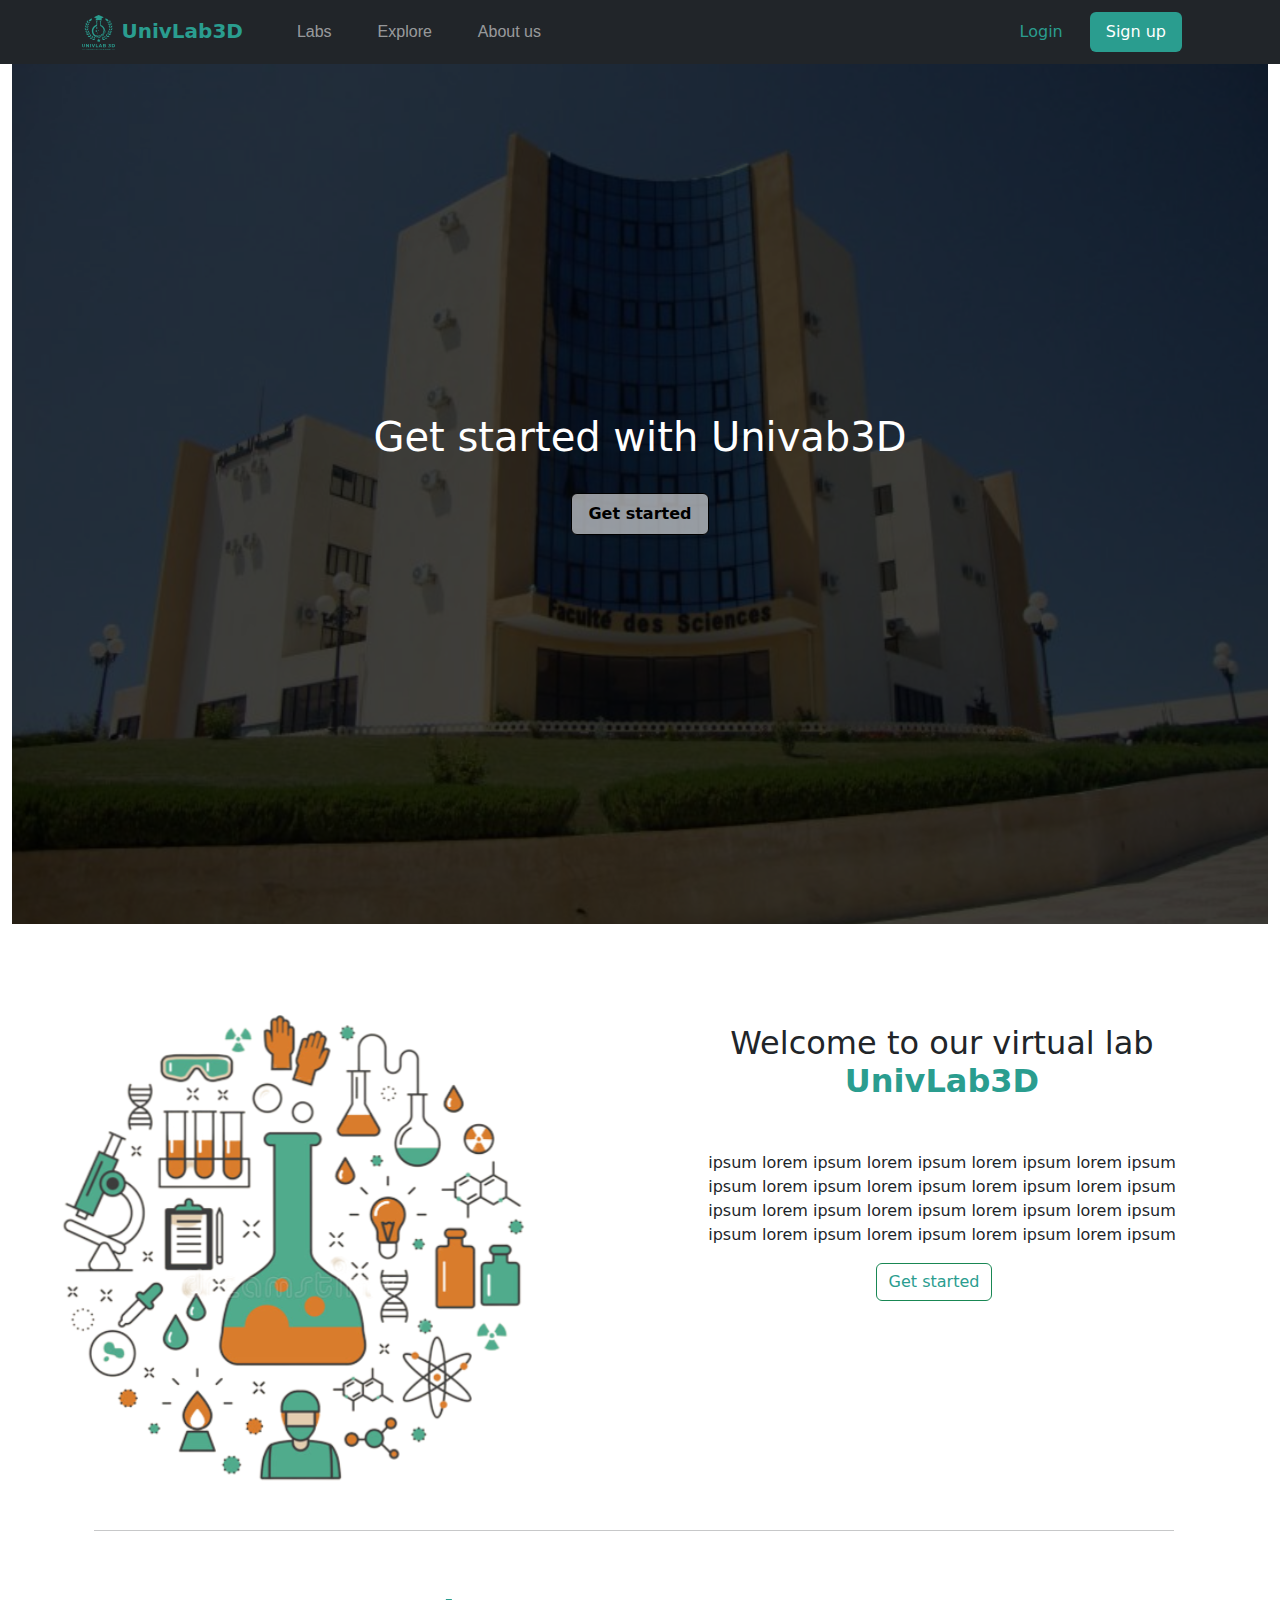
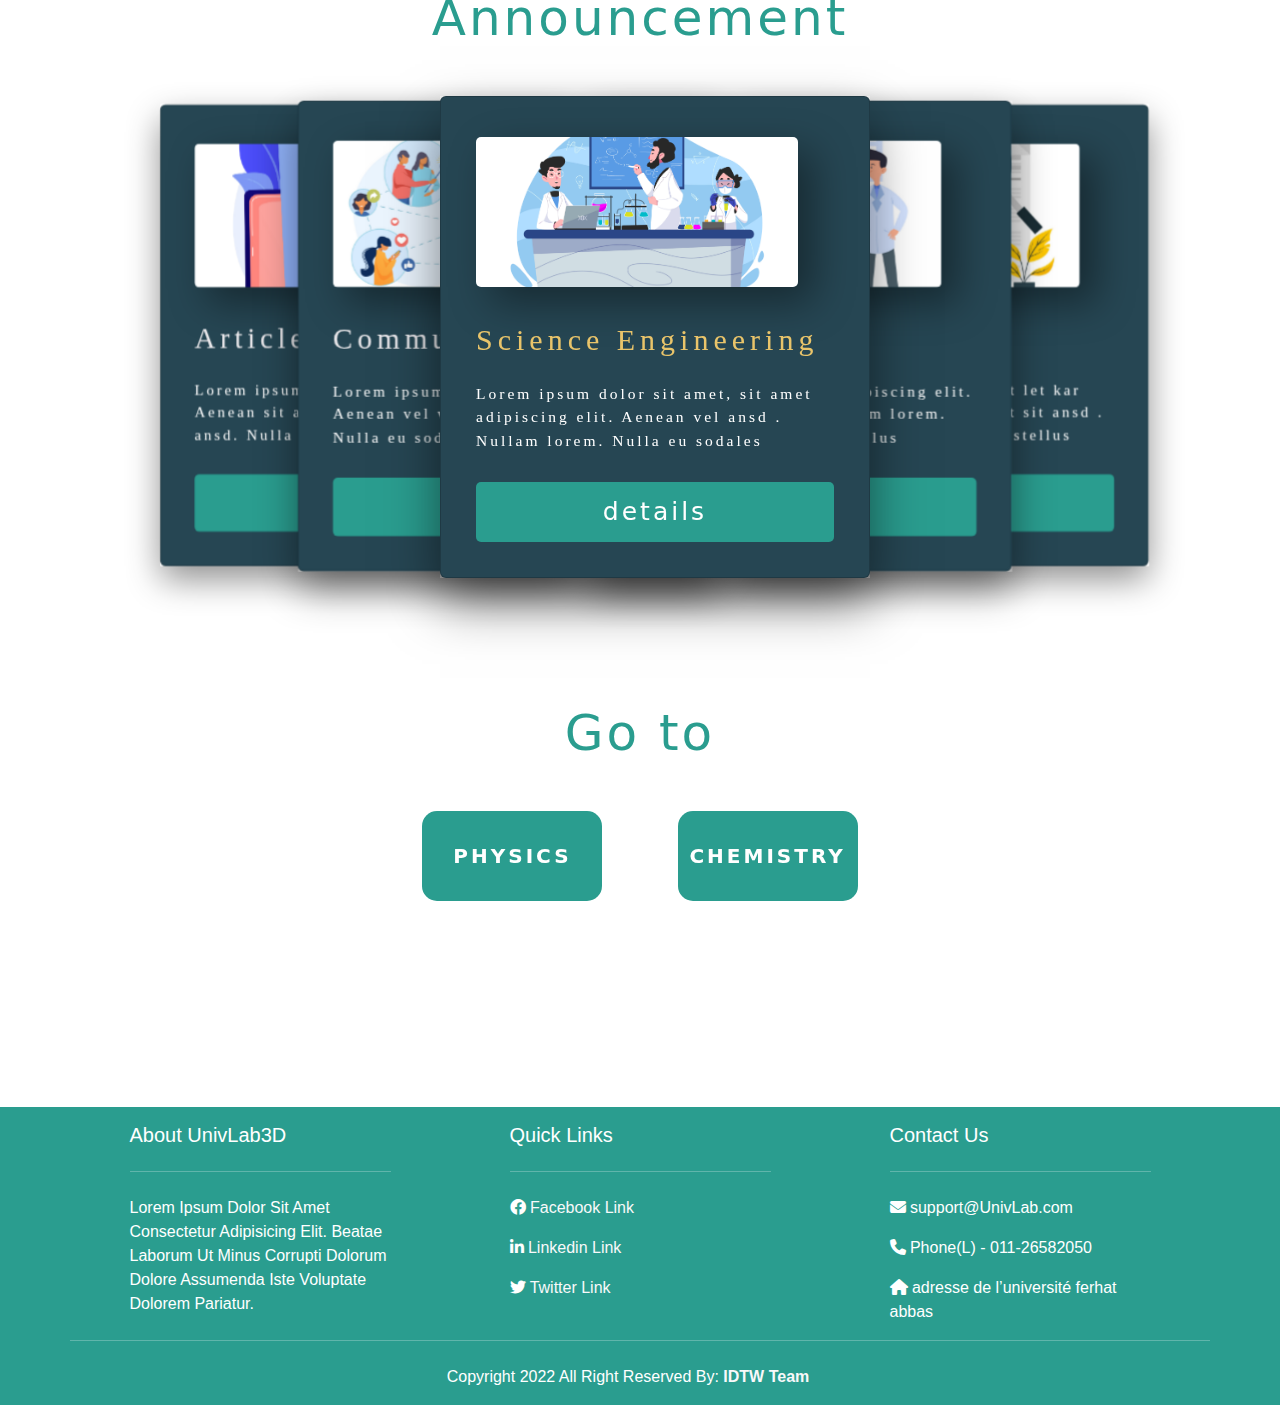
==== commit fb4f7dc4: "commit" ====
--- a/index.html
+++ b/index.html
@@ -142,109 +142,113 @@
   <div class="container container7">
     <div class="container">
       <!-- Announcement -->
-      <center><hr class="mb-4 text-center" color="#264653" width="1080px" size="3px" ></center>
+      <hr class="mb-4 text-center" color="#264653" width="1080px" size="3px">
       <div class="announcement text-center">Announcement</div>
      
     </div>
     <div class="col">
       <!-- cards -->
-      <div class="container" >
-        
-
-        <input type="radio" name="slider" class="d-none" id="s1" checked>
-        <input type="radio" name="slider" class="d-none" id="s2">
-        <input type="radio" name="slider" class="d-none" id="s3">
-        <input type="radio" name="slider" class="d-none" id="s4">
-        <input type="radio" name="slider" class="d-none" id="s5">
-    
-        <div class="cards">
-          <label for="s1" id="slide1">
-            <div class="card">
-              <div class="image">
-                <img src="assets/images/scientist3.jpg" alt="">
+      <center>
+        <div class="container" >
+        
+
+          <input type="radio" name="slider" class="d-none" id="s1" checked>
+          <input type="radio" name="slider" class="d-none" id="s2">
+          <input type="radio" name="slider" class="d-none" id="s3">
+          <input type="radio" name="slider" class="d-none" id="s4">
+          <input type="radio" name="slider" class="d-none" id="s5">
+      
+          <div class="cards">
+            <label for="s1" id="slide1">
+              <div class="card">
+                <div class="image">
+                  <img src="assets/images/scientist3.jpg" alt="">
+                 
+                </div>
+                <div class="infos">
+                  <span class="name">Science Engineering</span>
+                  <span class="lorem">Lorem ipsum dolor sit amet, sit amet  adipiscing elit. Aenean vel ansd . Nullam
+                    lorem. Nulla eu
+                    sodales</span>
+                </div>
+                <a href="#" class="btn-contact">details</a>
                
               </div>
-              <div class="infos">
-                <span class="name">Science Engineering</span>
-                <span class="lorem">Lorem ipsum dolor sit amet, sit amet  adipiscing elit. Aenean vel ansd . Nullam
-                  lorem. Nulla eu
-                  sodales</span>
-              </div>
-              <a href="#" class="btn-contact">details</a>
+            </label>
+      
+            <label for="s2" id="slide2">
+              <div class="card">
+                <div class="image">
+                  <img src="assets/images/science.jpg" alt="">
+                  
+                </div>
+                <div class="infos">
+                  <span class="name">Life science</span>
+                  <span class="lorem">Lorem ipsum dolor sit, adipiscing elit. Aenean vel sit ansd . Nullam
+                    lorem. Nulla eu
+                    sodales karma stellus</span>
+                </div>
+                <a href="#" class="btn-contact">details</a>
              
-            </div>
-          </label>
-    
-          <label for="s2" id="slide2">
-            <div class="card">
-              <div class="image">
-                <img src="assets/images/science.jpg" alt="">
+              </div>
+            </label>
+      
+            <label for="s3" id="slide3">
+              <div class="card">
+                <div class="image">
+                  <img src="assets/images/news.jpg" alt="">
+                 
+                </div>
+                <div class="infos">
+                  <span class="name">News</span>
+                  <span class="lorem">Lorem ipsum dolor, sit amet let kar adipiscing. Aenean vel velit sit ansd . Nullam
+                    lorem. Nulla karma stellus</span>
+                </div>
+                <a href="#" class="btn-contact">details</a>
+               
+              </div>
+            </label>
+      
+            <label for="s4" id="slide4">
+              <div class="card">
+                <div class="image">
+                  <img src="assets/images/articles.jpg" alt="">
+                  
+                </div>
+                <div class="infos">
+                  <span class="name">Articles</span>
+                  <span class="lorem">Lorem ipsum dolor sit, sit amet elit. Aenean sit amet sit amet vel velit sit ansd. Nulla eu
+                    sodales stellus</span>
+                </div>
+                <a href="#" class="btn-contact">details</a>
+              
+              </div>
+            </label>
+      
+            <label for="s5" id="slide5">
+              <div class="card">
+                <div class="image">
+                  <img src="assets/images/social.jpg" alt="">
+               
+                </div>
+                <div class="infos">
+                  <span class="name">Community</span>
+                  <span class="lorem">Lorem ipsum sit amet, sit amet elit. Aenean vel velit ansd . Nullam
+                    lorem. Nulla eu
+                    sodales stellus</span>
+                </div>
+                <a href="#" class="btn-contact">details</a>
                 
-              </div>
-              <div class="infos">
-                <span class="name">Life science</span>
-                <span class="lorem">Lorem ipsum dolor sit, adipiscing elit. Aenean vel sit ansd . Nullam
-                  lorem. Nulla eu
-                  sodales karma stellus</span>
-              </div>
-              <a href="#" class="btn-contact">details</a>
-           
-            </div>
-          </label>
-    
-          <label for="s3" id="slide3">
-            <div class="card">
-              <div class="image">
-                <img src="assets/images/news.jpg" alt="">
-               
-              </div>
-              <div class="infos">
-                <span class="name">News</span>
-                <span class="lorem">Lorem ipsum dolor, sit amet let kar adipiscing. Aenean vel velit sit ansd . Nullam
-                  lorem. Nulla karma stellus</span>
-              </div>
-              <a href="#" class="btn-contact">details</a>
-             
-            </div>
-          </label>
-    
-          <label for="s4" id="slide4">
-            <div class="card">
-              <div class="image">
-                <img src="assets/images/articles.jpg" alt="">
                 
               </div>
-              <div class="infos">
-                <span class="name">Articles</span>
-                <span class="lorem">Lorem ipsum dolor sit, sit amet elit. Aenean sit amet sit amet vel velit sit ansd. Nulla eu
-                  sodales stellus</span>
-              </div>
-              <a href="#" class="btn-contact">details</a>
-            
-            </div>
-          </label>
-    
-          <label for="s5" id="slide5">
-            <div class="card">
-              <div class="image">
-                <img src="assets/images/social.jpg" alt="">
-             
-              </div>
-              <div class="infos">
-                <span class="name">Community</span>
-                <span class="lorem">Lorem ipsum sit amet, sit amet elit. Aenean vel velit ansd . Nullam
-                  lorem. Nulla eu
-                  sodales stellus</span>
-              </div>
-              <a href="#" class="btn-contact">details</a>
-              
-              
-            </div>
-          </label>
-        </div>
-    
-      </div>
-      <div class="container">
+            </label>
+          </div>
+      
+        </div>
+
+      </center>
+      
+      <div class="container" id="GOTO"  >
         <!-- Go to section -->
 
         
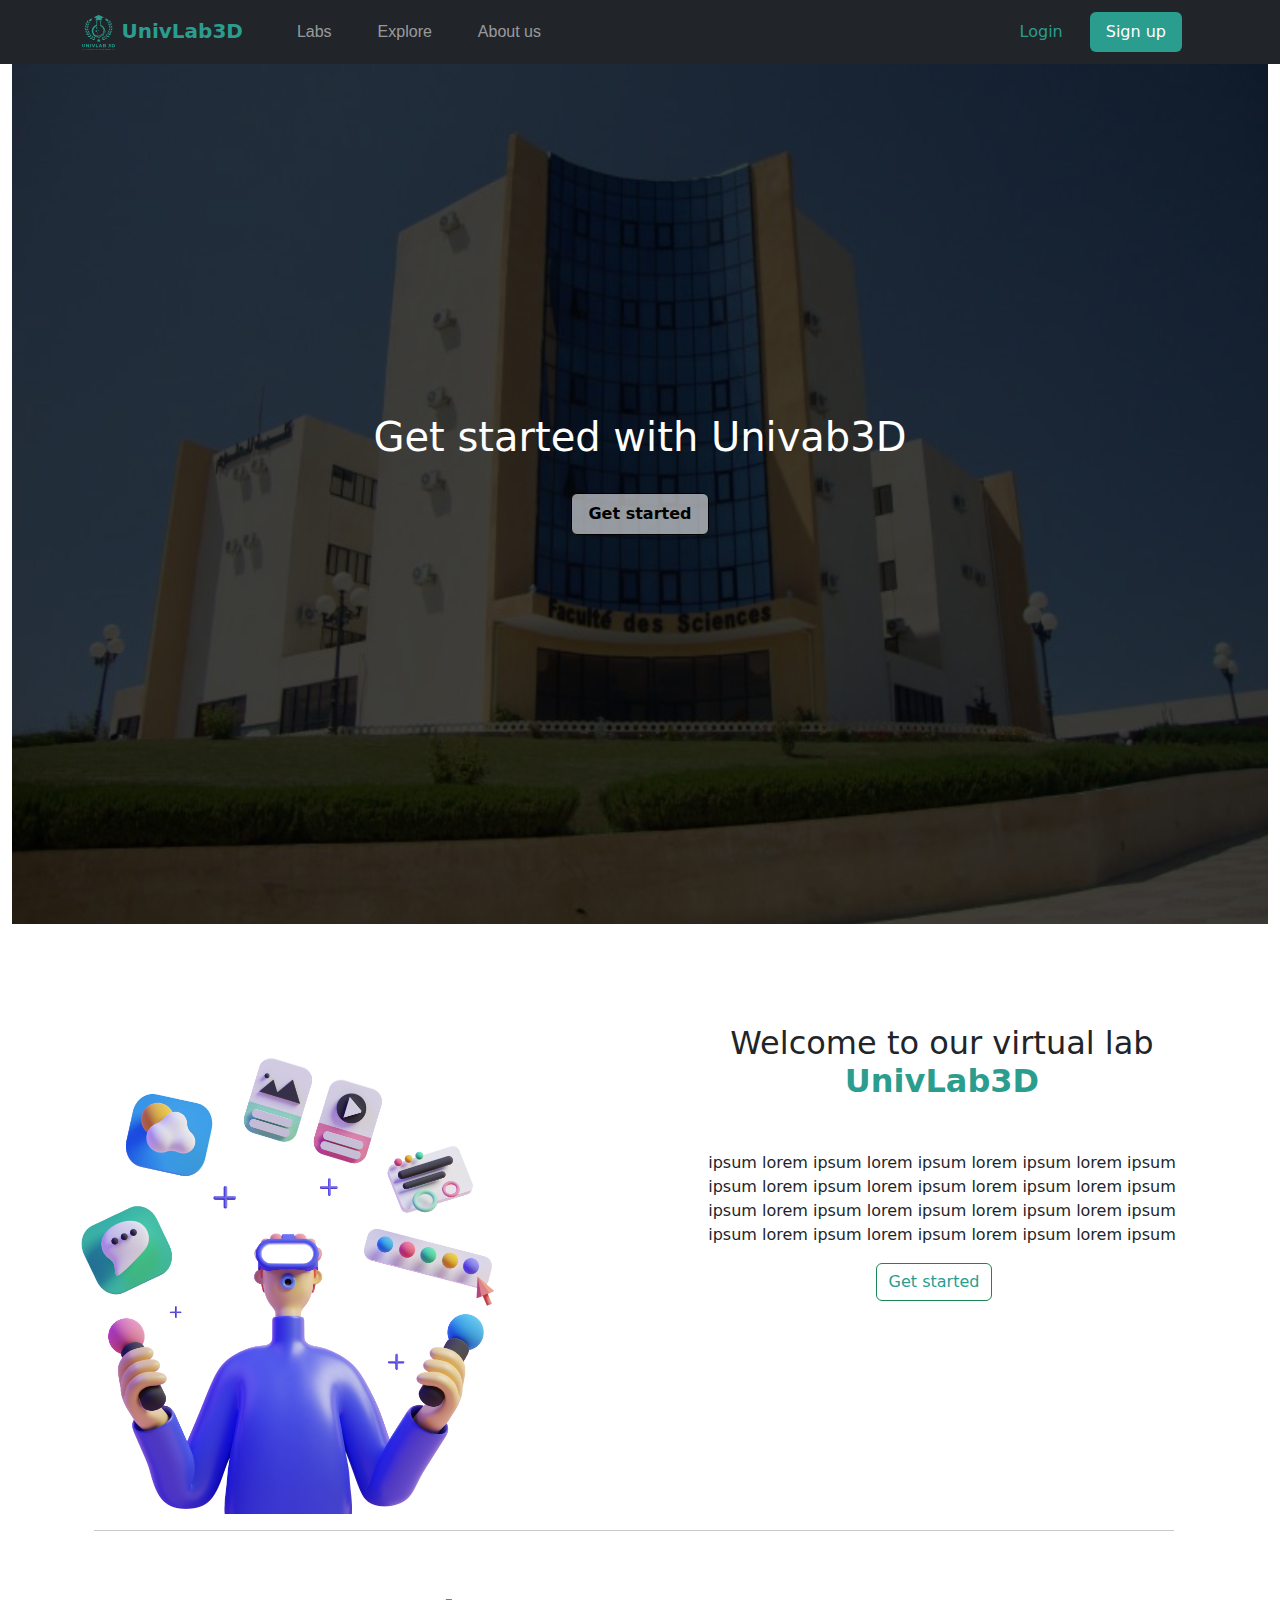
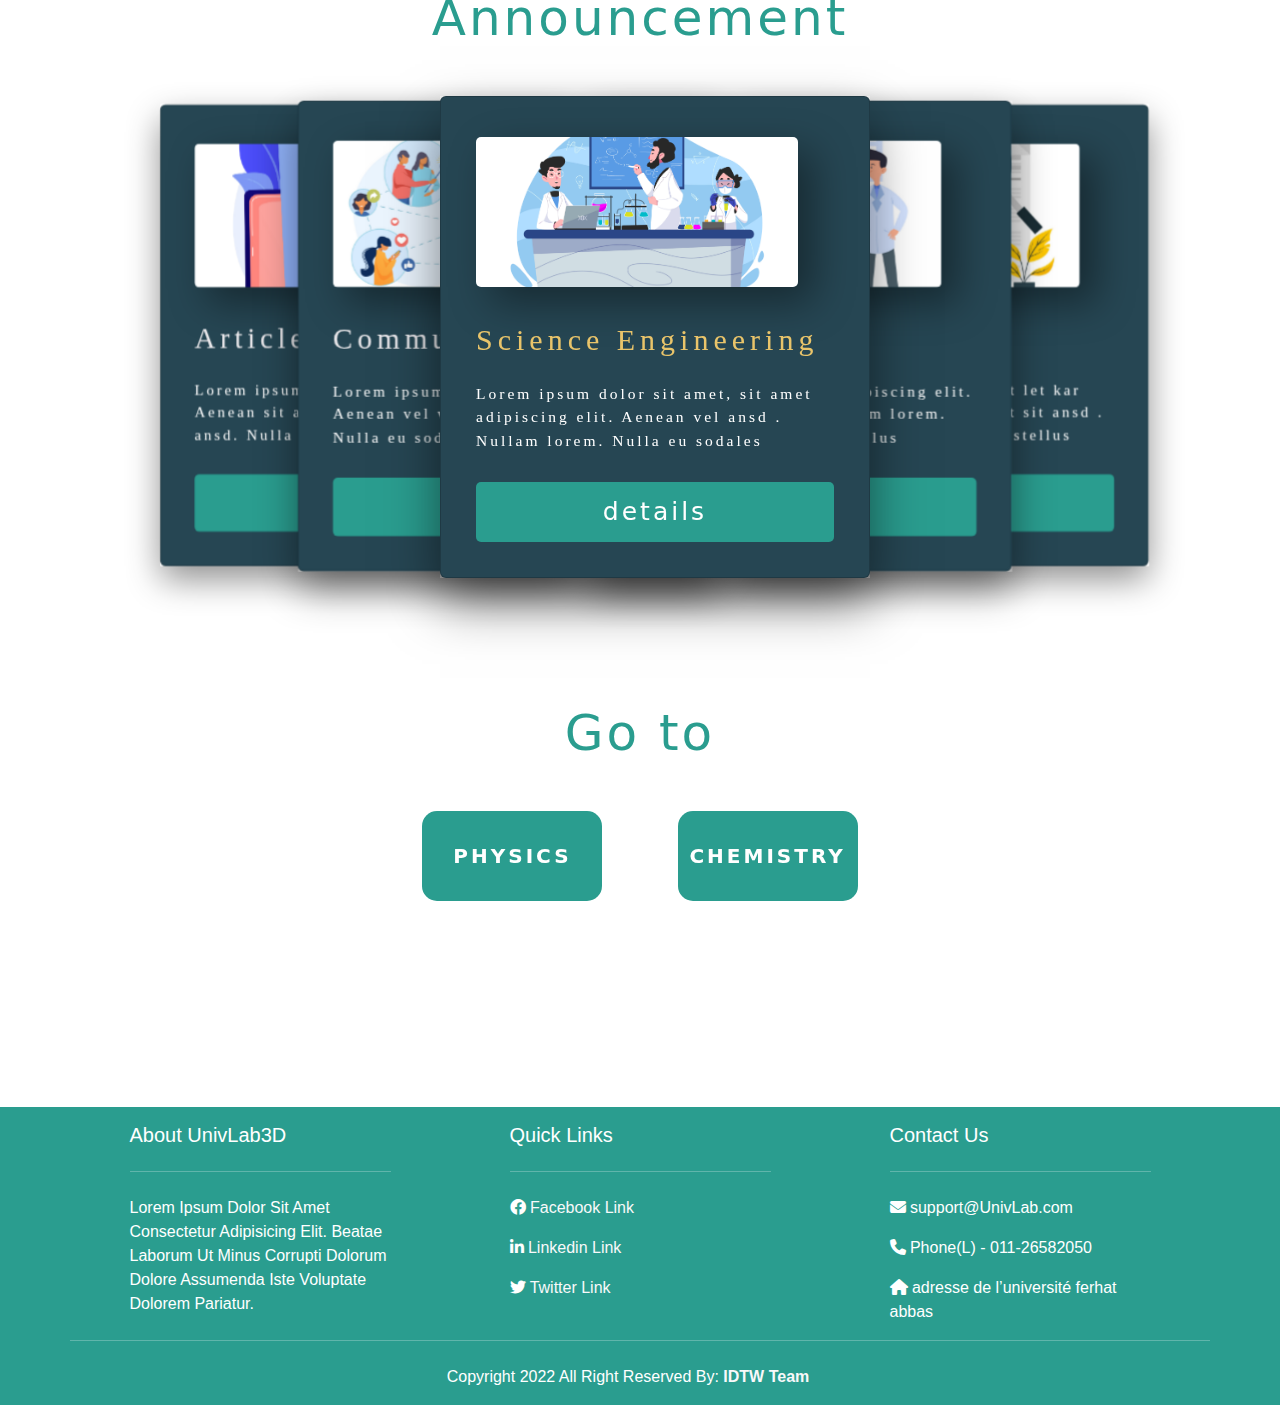
==== commit 956361ff: "photo test" ====
--- a/index.html
+++ b/index.html
@@ -118,7 +118,7 @@
         <div class="row">
             <div class="col" id="col1">
                        <img
-                         src="assets/images/chemistry.svg"
+                         src="assets/images/Saly-19.png"
                          height="500"
                        />
             </div>
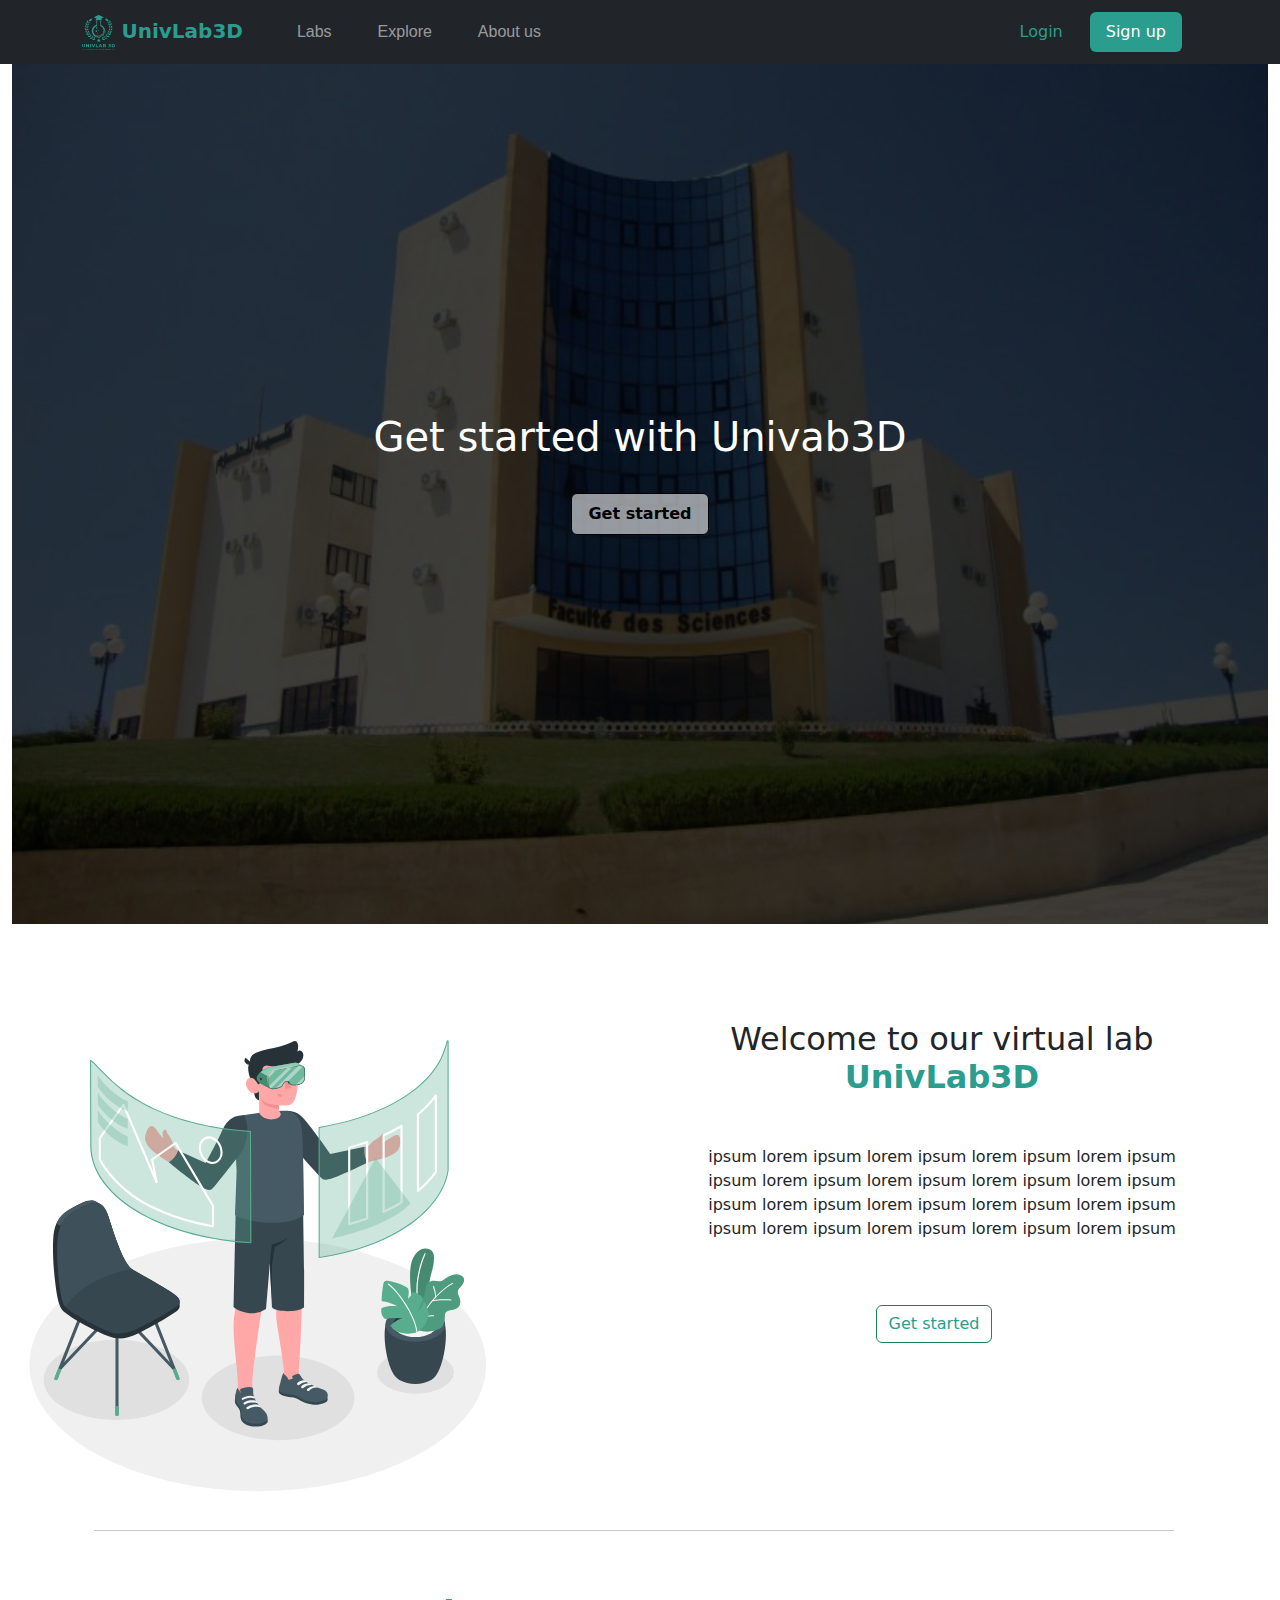
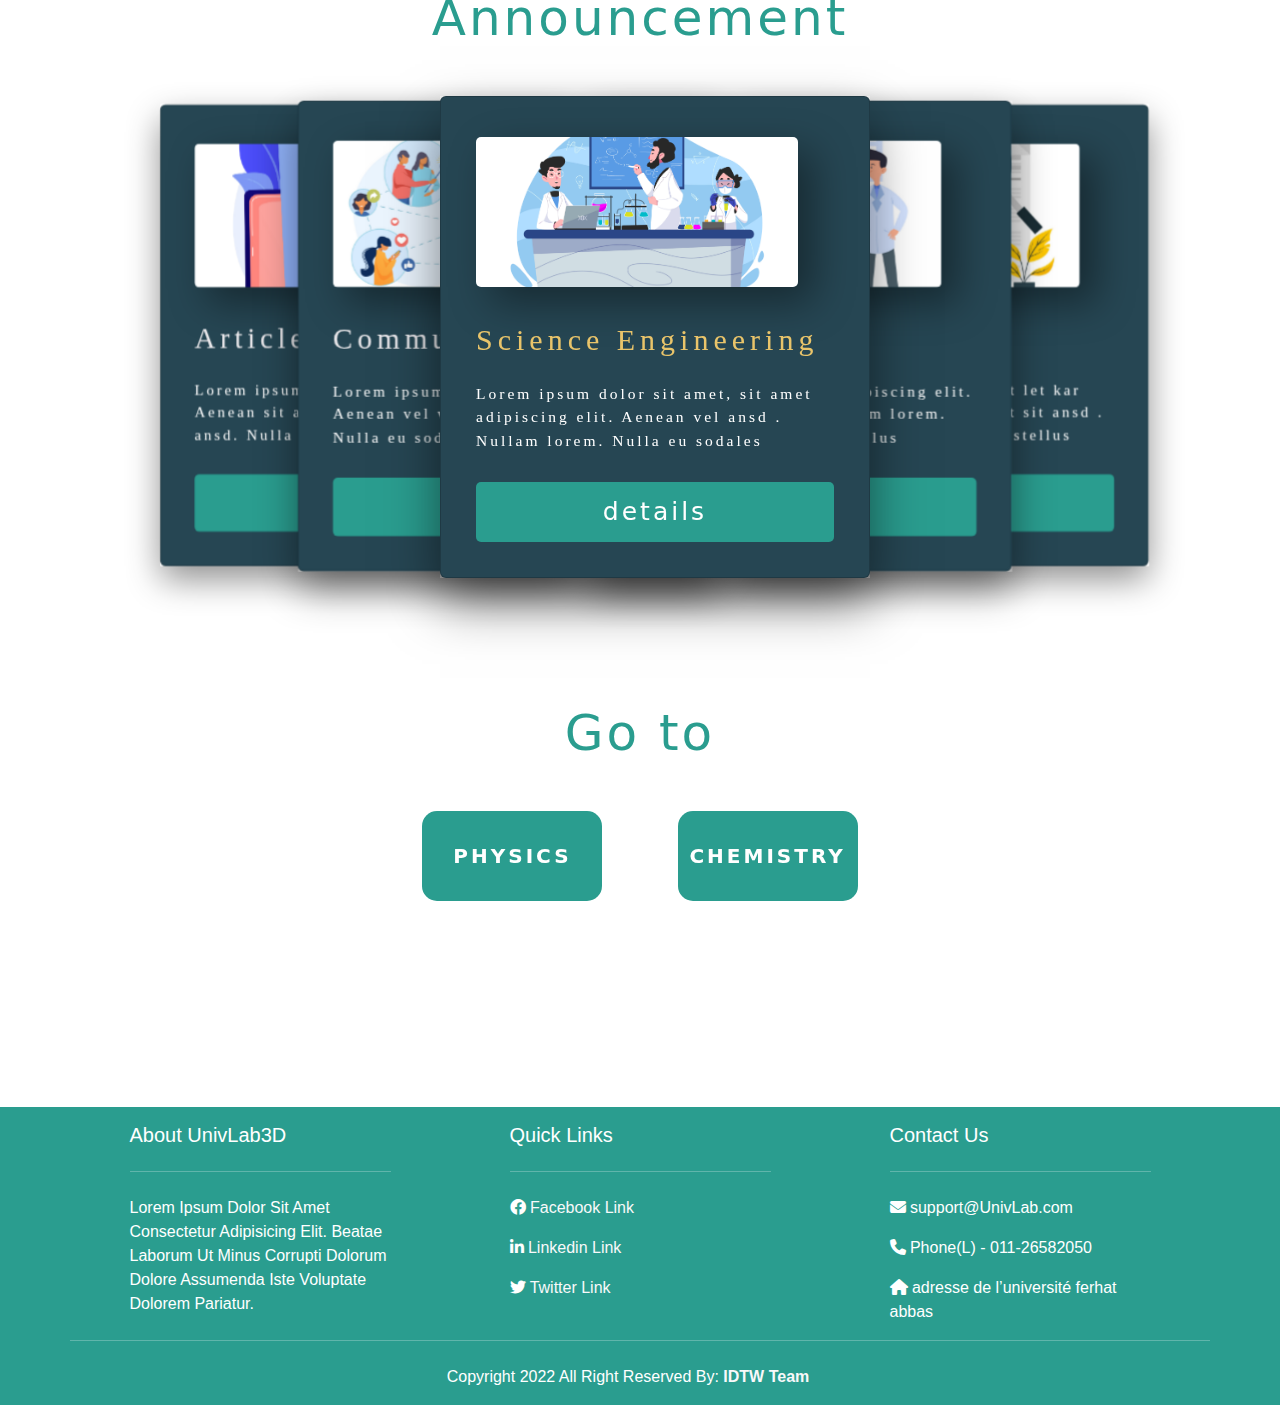
==== commit 0e7e3873: "last commit" ====
--- a/index.html
+++ b/index.html
@@ -118,16 +118,16 @@
         <div class="row">
             <div class="col" id="col1">
                        <img
-                         src="assets/images/Saly-19.png"
+                         src="assets/images/Virtual reality-amico.svg"
                          height="500"
                        />
             </div>
-            <div class="col text-center" id="col2">
-                <h2 class="wlcm">Welcome to our virtual lab <b style="color: #2A9D8F;">UnivLab3D</b></h2>
-                <p class="presentation">ipsum lorem ipsum lorem ipsum lorem ipsum lorem ipsum <br> ipsum lorem ipsum lorem ipsum lorem ipsum lorem ipsum <br> ipsum lorem ipsum lorem ipsum lorem ipsum lorem ipsum 
+            <div class="col text-center mt-5" id="col2">
+                <h2 class="wlcm mt-5">Welcome to our virtual lab <b style="color: #2A9D8F;">UnivLab3D</b></h2>
+                <p class="presentation mt-5">ipsum lorem ipsum lorem ipsum lorem ipsum lorem ipsum <br> ipsum lorem ipsum lorem ipsum lorem ipsum lorem ipsum <br> ipsum lorem ipsum lorem ipsum lorem ipsum lorem ipsum 
                 <br> ipsum lorem ipsum lorem ipsum lorem ipsum lorem ipsum </p>
                  
-                <a href="SignIn/signin.html"><button   class="btn btn-outline-success btn3 me-3">
+                <a href="SignIn/signin.html"><button   class="btn btn-outline-success btn3 mt-5 me-3">
                      Get started
                  </button></a>
             </div>
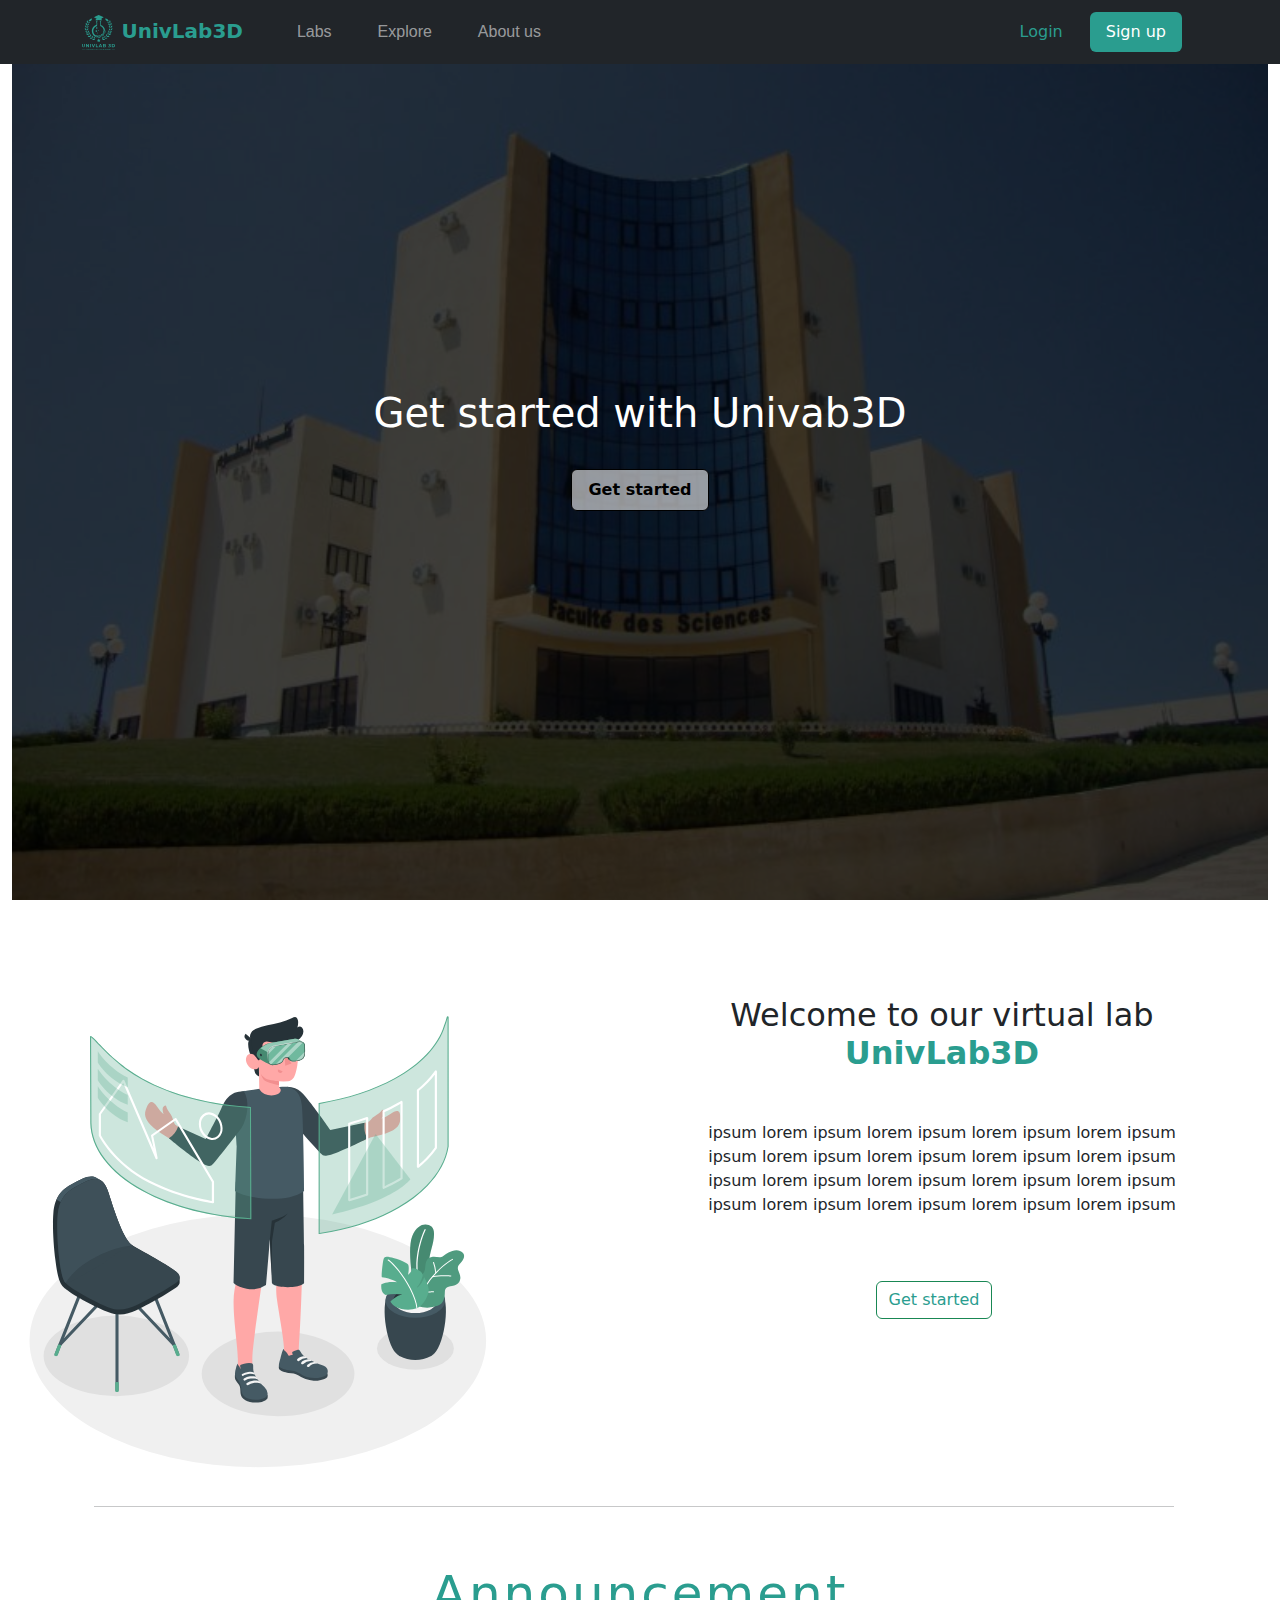
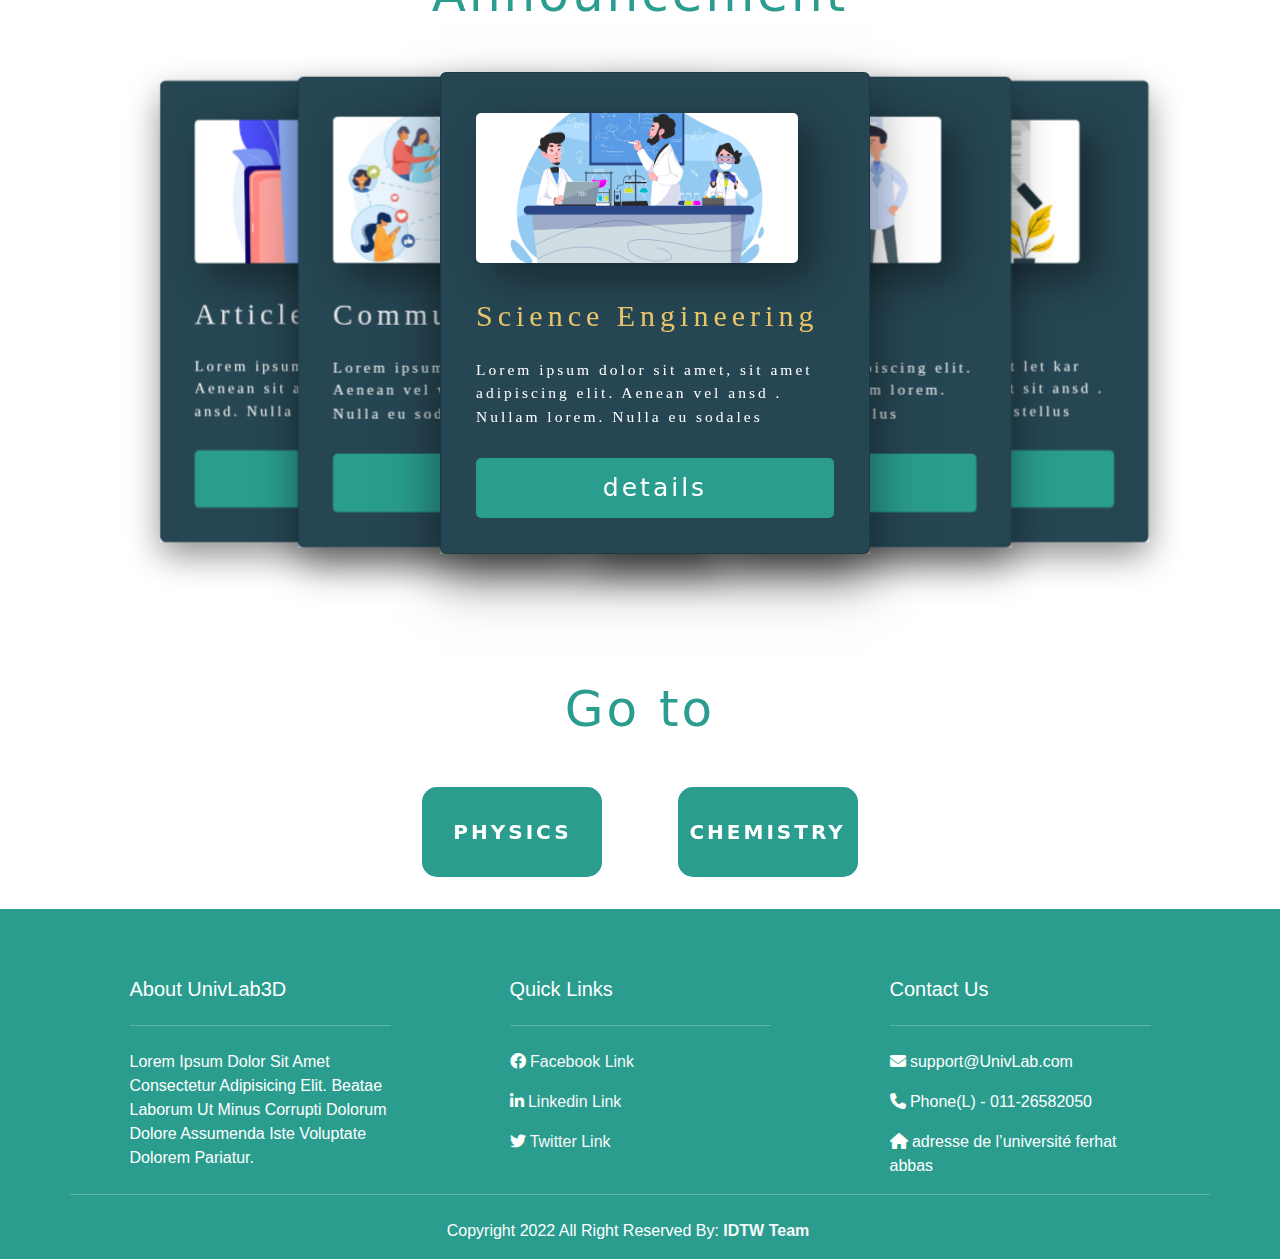
==== commit f0d844e0: "commit" ====
--- a/index.html
+++ b/index.html
@@ -5,7 +5,7 @@
   <meta http-equiv="X-UA-Compatible" content="IE=edge">
   <meta name="viewport" content="width=device-width, initial-scale=1.0">
   <title>Document</title>
-  <link rel="stylesheet" href="style.css" />f
+  <link rel="stylesheet" href="style.css" />
     <link
       rel="stylesheet"
       href="assets/images/fontawesome-free-6.2.0-web/css/all.css"
@@ -270,7 +270,7 @@
 
 
 <!-- Footer -->
-<footer id="footer" class="text-center text-lg-start text-white mt-2" style="font-family: 'Poppins', sans-serif; background-color:#2a9d8f;">
+<footer id="footer" class="text-center text-lg-start text-white mt-4 pt-1" style="font-family: 'Poppins', sans-serif; background-color:#2a9d8f;">
 <div class="container text-center text-md-start mt-5">  
     <div class="row text-md-left">
         <div class="col-md-3 col-lg-3 col-xl-3 mx-auto mt-3">
--- a/style.css
+++ b/style.css
@@ -381,9 +381,7 @@
         padding-bottom: 40px;
     }
     
-    #GOTO{
-        padding-bottom: 150px;
-    }
+    
     
     /* cards */
     
